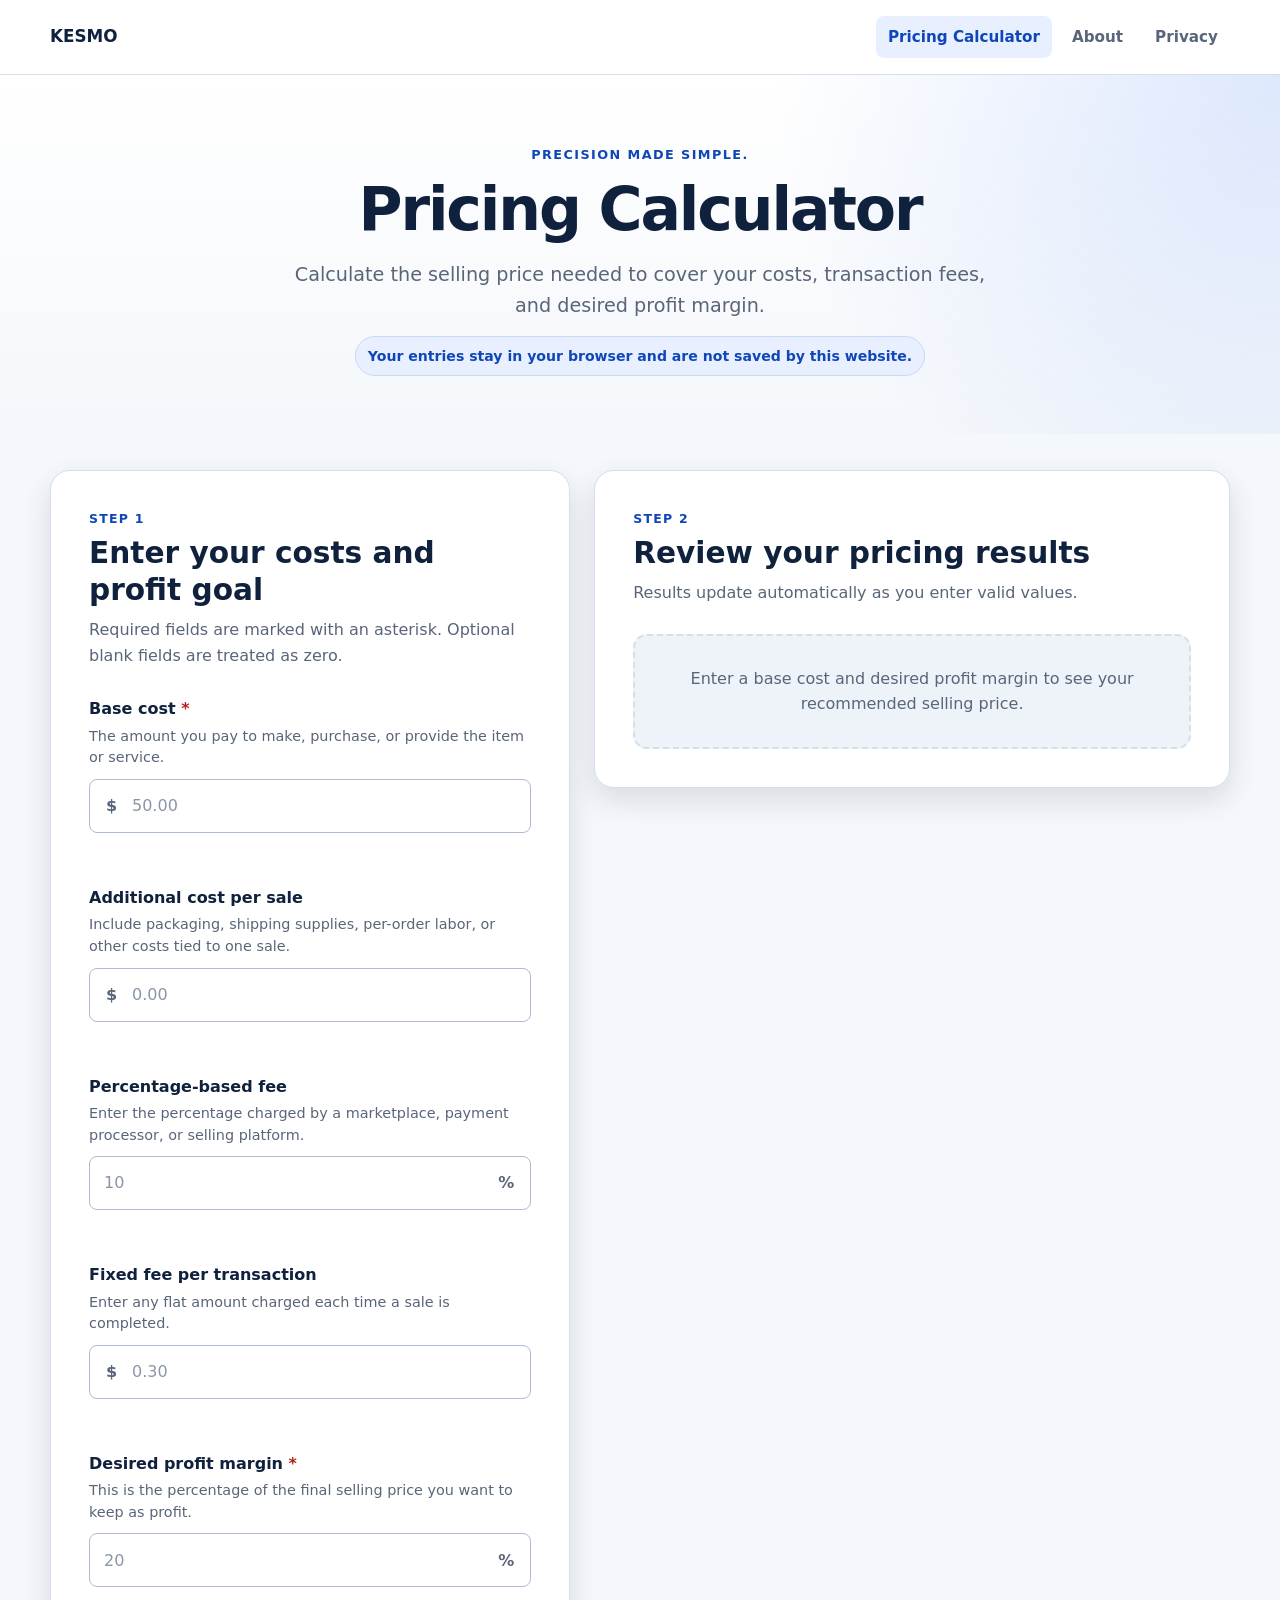
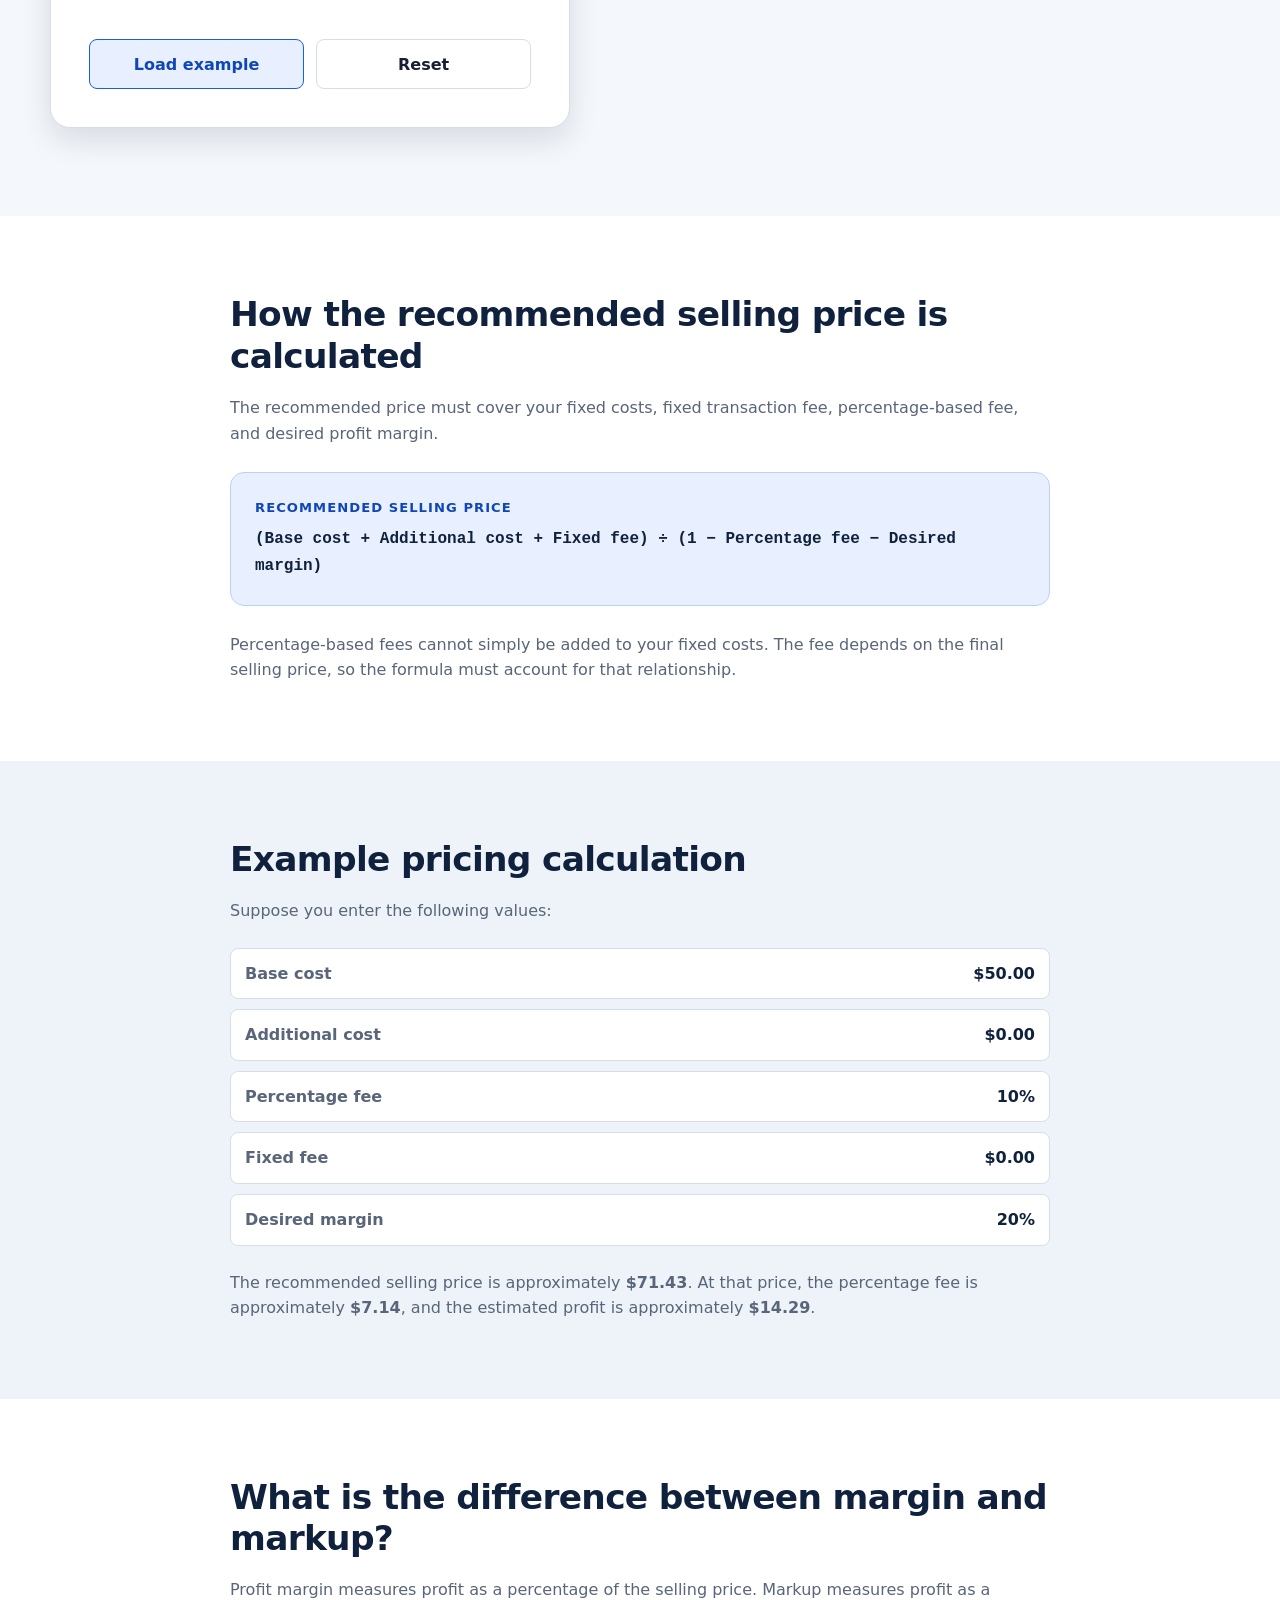
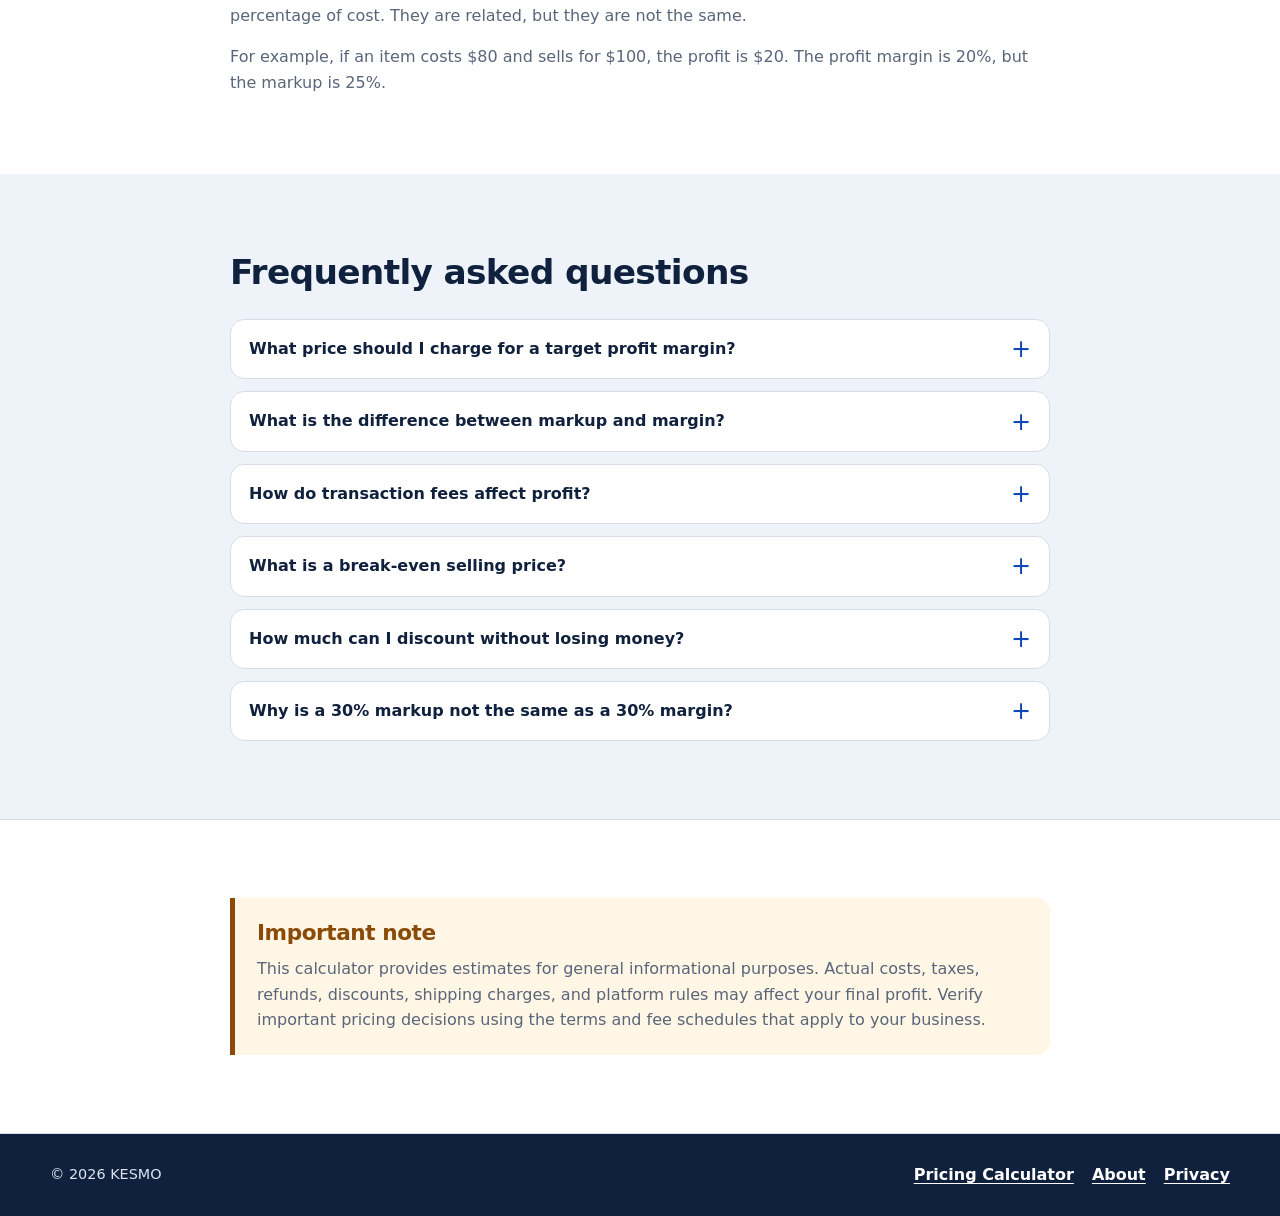
==== index.html @ be329375 "Add Google site verification meta tag" ====
<!DOCTYPE html>
<html lang="en">
<head>
  <meta charset="UTF-8">

  <meta
    name="viewport"
    content="width=device-width, initial-scale=1"
  >

  <title>Pricing Calculator with Fees and Profit Margin | KESMO</title>

  <meta
    name="description"
    content="Use the free KESMO Pricing Calculator to calculate the selling price needed to cover costs, transaction fees, and your target profit margin."
  >

  <meta
    property="og:title"
    content="Pricing Calculator with Fees and Profit Margin | KESMO"
  >

  <meta
    property="og:description"
    content="Calculate the price needed to cover costs, selling fees, and your desired profit margin."
  >

  <meta property="og:type" content="website">

  <link rel="stylesheet" href="styles.css">
  <meta name="google-site-verification" content="y9FbTKrU1-zomnUh6evbxn5hYtoQRTHWEYFOfh0wg40" />
</head>

<body>
  <header class="site-header">
    <div class="page-container">
      <a
        class="site-name"
        href="index.html"
        aria-label="KESMO Pricing Calculator home"
      >
        KESMO
      </a>

      <nav class="site-navigation" aria-label="Main navigation">
        <a href="index.html" aria-current="page">Pricing Calculator</a>
        <a href="about.html">About</a>
        <a href="privacy.html">Privacy</a>
      </nav>
    </div>
  </header>

  <main>
    <section class="hero-section">
      <div class="page-container">
        <p class="eyebrow">Precision made simple.</p>

        <h1>Pricing Calculator</h1>

        <p class="hero-description">
          Calculate the selling price needed to cover your costs,
          transaction fees, and desired profit margin.
        </p>

        <p class="privacy-note">
          Your entries stay in your browser and are not saved by this website.
        </p>
      </div>
    </section>

    <section
      class="calculator-section"
      aria-labelledby="calculator-heading"
    >
      <div class="page-container calculator-layout">
        <div class="calculator-panel input-panel">
          <div class="section-heading">
            <p class="section-number">Step 1</p>

            <h2 id="calculator-heading">
              Enter your costs and profit goal
            </h2>

            <p>
              Required fields are marked with an asterisk.
              Optional blank fields are treated as zero.
            </p>
          </div>

          <form id="calculator-form" novalidate>
            <div class="form-group">
              <label for="base-cost">
                Base cost
                <span aria-hidden="true">*</span>
              </label>

              <p class="field-help" id="base-cost-help">
                The amount you pay to make, purchase, or provide the item
                or service.
              </p>

              <div class="input-wrapper money-input">
                <span class="input-prefix" aria-hidden="true">$</span>

                <input
                  id="base-cost"
                  name="baseCost"
                  type="number"
                  inputmode="decimal"
                  min="0"
                  step="0.01"
                  placeholder="50.00"
                  aria-describedby="base-cost-help base-cost-error"
                  required
                >
              </div>

              <p
                class="field-error"
                id="base-cost-error"
                aria-live="polite"
              ></p>
            </div>

            <div class="form-group">
              <label for="additional-cost">
                Additional cost per sale
              </label>

              <p class="field-help" id="additional-cost-help">
                Include packaging, shipping supplies, per-order labor,
                or other costs tied to one sale.
              </p>

              <div class="input-wrapper money-input">
                <span class="input-prefix" aria-hidden="true">$</span>

                <input
                  id="additional-cost"
                  name="additionalCost"
                  type="number"
                  inputmode="decimal"
                  min="0"
                  step="0.01"
                  placeholder="0.00"
                  aria-describedby="additional-cost-help additional-cost-error"
                >
              </div>

              <p
                class="field-error"
                id="additional-cost-error"
                aria-live="polite"
              ></p>
            </div>

            <div class="form-group">
              <label for="percentage-fee">
                Percentage-based fee
              </label>

              <p class="field-help" id="percentage-fee-help">
                Enter the percentage charged by a marketplace,
                payment processor, or selling platform.
              </p>

              <div class="input-wrapper percentage-input">
                <input
                  id="percentage-fee"
                  name="percentageFee"
                  type="number"
                  inputmode="decimal"
                  min="0"
                  step="0.01"
                  placeholder="10"
                  aria-describedby="percentage-fee-help percentage-fee-error"
                >

                <span class="input-suffix" aria-hidden="true">%</span>
              </div>

              <p
                class="field-error"
                id="percentage-fee-error"
                aria-live="polite"
              ></p>
            </div>

            <div class="form-group">
              <label for="fixed-fee">
                Fixed fee per transaction
              </label>

              <p class="field-help" id="fixed-fee-help">
                Enter any flat amount charged each time a sale is completed.
              </p>

              <div class="input-wrapper money-input">
                <span class="input-prefix" aria-hidden="true">$</span>

                <input
                  id="fixed-fee"
                  name="fixedFee"
                  type="number"
                  inputmode="decimal"
                  min="0"
                  step="0.01"
                  placeholder="0.30"
                  aria-describedby="fixed-fee-help fixed-fee-error"
                >
              </div>

              <p
                class="field-error"
                id="fixed-fee-error"
                aria-live="polite"
              ></p>
            </div>

            <div class="form-group">
              <label for="desired-margin">
                Desired profit margin
                <span aria-hidden="true">*</span>
              </label>

              <p class="field-help" id="desired-margin-help">
                This is the percentage of the final selling price
                you want to keep as profit.
              </p>

              <div class="input-wrapper percentage-input">
                <input
                  id="desired-margin"
                  name="desiredMargin"
                  type="number"
                  inputmode="decimal"
                  min="0"
                  step="0.01"
                  placeholder="20"
                  aria-describedby="desired-margin-help desired-margin-error"
                  required
                >

                <span class="input-suffix" aria-hidden="true">%</span>
              </div>

              <p
                class="field-error"
                id="desired-margin-error"
                aria-live="polite"
              ></p>
            </div>

            <div
              id="form-message"
              class="form-message"
              role="alert"
              aria-live="assertive"
              hidden
            ></div>

            <div class="button-group">
              <button
                id="load-example-button"
                class="button button-secondary"
                type="button"
              >
                Load example
              </button>

              <button
                id="reset-button"
                class="button button-quiet"
                type="reset"
              >
                Reset
              </button>
            </div>
          </form>
        </div>

        <div
          class="calculator-panel results-panel"
          aria-labelledby="results-heading"
        >
          <div class="section-heading">
            <p class="section-number">Step 2</p>

            <h2 id="results-heading">
              Review your pricing results
            </h2>

            <p>
              Results update automatically as you enter valid values.
            </p>
          </div>

          <div
            id="results-placeholder"
            class="results-placeholder"
          >
            <p>
              Enter a base cost and desired profit margin to see
              your recommended selling price.
            </p>
          </div>

          <div
            id="calculator-results"
            class="calculator-results"
            aria-live="polite"
            aria-atomic="true"
            hidden
          >
            <article class="primary-result">
              <p class="result-label">Recommended selling price</p>

              <p
                id="recommended-price"
                class="result-value result-value-large"
              >
                $0.00
              </p>

              <p class="result-explanation">
                The estimated price needed to cover your entered costs
                and fees while reaching your desired profit margin.
              </p>
            </article>

            <div class="results-grid">
              <article class="result-card">
                <p class="result-label">Total fixed costs</p>
                <p id="total-fixed-costs" class="result-value">$0.00</p>

                <p class="result-explanation">
                  Base cost, additional cost, and fixed transaction fee.
                </p>
              </article>

              <article class="result-card">
                <p class="result-label">Percentage-based fees</p>
                <p id="percentage-fee-amount" class="result-value">$0.00</p>

                <p class="result-explanation">
                  The fee calculated as a percentage of the selling price.
                </p>
              </article>

              <article class="result-card">
                <p class="result-label">Total costs and fees</p>
                <p id="total-costs-and-fees" class="result-value">$0.00</p>

                <p class="result-explanation">
                  The complete estimated cost of making the sale.
                </p>
              </article>

              <article class="result-card">
                <p class="result-label">Profit per sale</p>
                <p id="profit-per-sale" class="result-value">$0.00</p>

                <p class="result-explanation">
                  The amount remaining after all entered costs and fees.
                </p>
              </article>

              <article class="result-card">
                <p class="result-label">Actual profit margin</p>
                <p id="actual-margin" class="result-value">0.00%</p>

                <p class="result-explanation">
                  Profit shown as a percentage of the recommended price.
                </p>
              </article>

              <article class="result-card">
                <p class="result-label">Equivalent markup</p>
                <p id="equivalent-markup" class="result-value">0.00%</p>

                <p class="result-explanation">
                  Profit shown as a percentage of total costs and fees.
                </p>
              </article>

              <article class="result-card">
                <p class="result-label">Break-even selling price</p>
                <p id="break-even-price" class="result-value">$0.00</p>

                <p class="result-explanation">
                  The estimated minimum price needed to avoid a loss.
                </p>
              </article>

              <article class="result-card">
                <p class="result-label">
                  Maximum discount before losing money
                </p>

                <p
                  id="maximum-discount-amount"
                  class="result-value"
                >
                  $0.00
                </p>

                <p
                  id="maximum-discount-percentage"
                  class="result-secondary-value"
                >
                  0.00% of the recommended price
                </p>

                <p class="result-explanation">
                  The estimated discount available before reaching
                  the break-even price.
                </p>
              </article>
            </div>

            <div class="results-actions">
              <button
                id="copy-results-button"
                class="button button-primary"
                type="button"
              >
                Copy results
              </button>

              <p
                id="copy-status"
                class="copy-status"
                role="status"
                aria-live="polite"
              ></p>
            </div>

            <p class="rounding-note">
              Results are estimates rounded for display. Verify important
              business pricing decisions independently.
            </p>
          </div>
        </div>
      </div>
    </section>

    <section
      class="content-section"
      aria-labelledby="formula-heading"
    >
      <div class="page-container content-container">
        <h2 id="formula-heading">
          How the recommended selling price is calculated
        </h2>

        <p>
          The recommended price must cover your fixed costs, fixed
          transaction fee, percentage-based fee, and desired profit margin.
        </p>

        <div class="formula-box">
          <p class="formula-title">Recommended selling price</p>

          <p class="formula">
            (Base cost + Additional cost + Fixed fee)
            ÷
            (1 − Percentage fee − Desired margin)
          </p>
        </div>

        <p>
          Percentage-based fees cannot simply be added to your fixed costs.
          The fee depends on the final selling price, so the formula must
          account for that relationship.
        </p>
      </div>
    </section>

    <section
      class="content-section alternate-section"
      aria-labelledby="example-heading"
    >
      <div class="page-container content-container">
        <h2 id="example-heading">
          Example pricing calculation
        </h2>

        <p>Suppose you enter the following values:</p>

        <dl class="example-values">
          <div>
            <dt>Base cost</dt>
            <dd>$50.00</dd>
          </div>

          <div>
            <dt>Additional cost</dt>
            <dd>$0.00</dd>
          </div>

          <div>
            <dt>Percentage fee</dt>
            <dd>10%</dd>
          </div>

          <div>
            <dt>Fixed fee</dt>
            <dd>$0.00</dd>
          </div>

          <div>
            <dt>Desired margin</dt>
            <dd>20%</dd>
          </div>
        </dl>

        <p>
          The recommended selling price is approximately
          <strong>$71.43</strong>. At that price, the percentage fee is
          approximately <strong>$7.14</strong>, and the estimated profit
          is approximately <strong>$14.29</strong>.
        </p>
      </div>
    </section>

    <section
      class="content-section"
      aria-labelledby="margin-markup-heading"
    >
      <div class="page-container content-container">
        <h2 id="margin-markup-heading">
          What is the difference between margin and markup?
        </h2>

        <p>
          Profit margin measures profit as a percentage of the selling price.
          Markup measures profit as a percentage of cost. They are related,
          but they are not the same.
        </p>

        <p>
          For example, if an item costs $80 and sells for $100, the profit
          is $20. The profit margin is 20%, but the markup is 25%.
        </p>
      </div>
    </section>

    <section
      class="content-section alternate-section"
      aria-labelledby="faq-heading"
    >
      <div class="page-container content-container">
        <h2 id="faq-heading">Frequently asked questions</h2>

        <div class="faq-list">
          <details>
            <summary>
              What price should I charge for a target profit margin?
            </summary>

            <p>
              Add your fixed costs and fixed transaction fee, then divide
              that total by one minus the percentage fee and desired margin.
              The KESMO Pricing Calculator performs that calculation
              automatically.
            </p>
          </details>

          <details>
            <summary>
              What is the difference between markup and margin?
            </summary>

            <p>
              Margin compares profit with the selling price. Markup compares
              profit with cost. A 30% markup therefore does not create a
              30% profit margin.
            </p>
          </details>

          <details>
            <summary>
              How do transaction fees affect profit?
            </summary>

            <p>
              Fixed transaction fees add the same cost to every sale.
              Percentage-based fees increase as the selling price increases.
              Both reduce the amount you keep as profit.
            </p>
          </details>

          <details>
            <summary>
              What is a break-even selling price?
            </summary>

            <p>
              The break-even price is the estimated selling price that covers
              all entered costs and fees without producing a profit or loss.
            </p>
          </details>

          <details>
            <summary>
              How much can I discount without losing money?
            </summary>

            <p>
              The maximum safe discount is the difference between the
              recommended selling price and the break-even price. The
              calculator displays this difference as both a dollar amount
              and a percentage.
            </p>
          </details>

          <details>
            <summary>
              Why is a 30% markup not the same as a 30% margin?
            </summary>

            <p>
              A 30% markup is calculated from cost, while a 30% margin is
              calculated from the selling price. A 30% margin requires a
              higher selling price than a 30% markup.
            </p>
          </details>
        </div>
      </div>
    </section>

    <section
      class="content-section disclaimer-section"
      aria-labelledby="disclaimer-heading"
    >
      <div class="page-container content-container">
        <h2 id="disclaimer-heading">Important note</h2>

        <p>
          This calculator provides estimates for general informational
          purposes. Actual costs, taxes, refunds, discounts, shipping charges,
          and platform rules may affect your final profit. Verify important
          pricing decisions using the terms and fee schedules that apply to
          your business.
        </p>
      </div>
    </section>
  </main>

  <footer class="site-footer">
    <div class="page-container footer-content">
      <p>
        &copy; <span id="current-year">2026</span> KESMO
      </p>

      <nav aria-label="Footer navigation">
        <a href="index.html">Pricing Calculator</a>
        <a href="about.html">About</a>
        <a href="privacy.html">Privacy</a>
      </nav>
    </div>
  </footer>

  <noscript>
    <div class="noscript-message">
      The KESMO Pricing Calculator requires JavaScript to calculate
      pricing results. Please enable JavaScript in your browser.
    </div>
  </noscript>

  <script src="script.js"></script>
</body>
</html>
---- styles.css ----
/* =========================================================
   Selling Price Calculator
   Complete Version-One Stylesheet
   ========================================================= */

/* ---------- Design variables ---------- */

:root {
  --color-background: #f4f7fb;
  --color-surface: #ffffff;
  --color-surface-alt: #edf3f8;
  --color-text: #172033;
  --color-text-muted: #596579;
  --color-heading: #10213d;

  --color-primary: #155eef;
  --color-primary-dark: #0f46b8;
  --color-primary-light: #e8f0ff;

  --color-border: #d6deea;
  --color-border-strong: #aebbd0;

  --color-success: #087443;
  --color-success-light: #e8f7ef;

  --color-error: #b42318;
  --color-error-light: #fff0ee;

  --color-warning: #8a4b08;
  --color-warning-light: #fff6e5;

  --shadow-small: 0 4px 14px rgba(16, 33, 61, 0.08);
  --shadow-medium: 0 12px 30px rgba(16, 33, 61, 0.12);

  --radius-small: 8px;
  --radius-medium: 14px;
  --radius-large: 20px;

  --page-width: 1180px;
  --content-width: 820px;

  --transition-fast: 160ms ease;
}

/* ---------- Basic reset ---------- */

*,
*::before,
*::after {
  box-sizing: border-box;
}

html {
  scroll-behavior: smooth;
}

body {
  min-width: 320px;
  margin: 0;
  background: var(--color-background);
  color: var(--color-text);
  font-family:
    Inter,
    ui-sans-serif,
    system-ui,
    -apple-system,
    BlinkMacSystemFont,
    "Segoe UI",
    sans-serif;
  font-size: 16px;
  line-height: 1.6;
  -webkit-font-smoothing: antialiased;
  text-rendering: optimizeLegibility;
}

img,
svg {
  display: block;
  max-width: 100%;
}

button,
input {
  font: inherit;
}

button {
  cursor: pointer;
}

a {
  color: var(--color-primary-dark);
  text-decoration-thickness: 1px;
  text-underline-offset: 3px;
}

a:hover {
  color: var(--color-primary);
}

p,
h1,
h2,
h3,
dl,
dd {
  margin-top: 0;
}

p:last-child {
  margin-bottom: 0;
}

/* ---------- Shared layout ---------- */

.page-container {
  width: min(100% - 32px, var(--page-width));
  margin-inline: auto;
}

.content-container {
  max-width: var(--content-width);
}

main {
  overflow: hidden;
}

/* ---------- Accessibility ---------- */

:focus-visible {
  outline: 3px solid rgba(21, 94, 239, 0.35);
  outline-offset: 3px;
}

[hidden] {
  display: none !important;
}

/* ---------- Header ---------- */

.site-header {
  position: relative;
  z-index: 10;
  background: var(--color-surface);
  border-bottom: 1px solid var(--color-border);
}

.site-header .page-container {
  display: flex;
  flex-direction: column;
  gap: 12px;
  padding-block: 16px;
}

.site-name {
  color: var(--color-heading);
  font-size: 1.05rem;
  font-weight: 800;
  line-height: 1.3;
  text-decoration: none;
}

.site-name:hover {
  color: var(--color-primary-dark);
}

.site-navigation {
  display: flex;
  flex-wrap: wrap;
  gap: 8px;
}

.site-navigation a {
  display: inline-flex;
  min-height: 42px;
  align-items: center;
  justify-content: center;
  padding: 8px 12px;
  border-radius: var(--radius-small);
  color: var(--color-text-muted);
  font-size: 0.95rem;
  font-weight: 700;
  text-decoration: none;
}

.site-navigation a:hover {
  background: var(--color-surface-alt);
  color: var(--color-heading);
}

.site-navigation a[aria-current="page"] {
  background: var(--color-primary-light);
  color: var(--color-primary-dark);
}

/* ---------- Hero ---------- */

.hero-section {
  position: relative;
  padding-block: 52px 44px;
  background:
    radial-gradient(
      circle at top right,
      rgba(21, 94, 239, 0.14),
      transparent 38%
    ),
    linear-gradient(180deg, #ffffff 0%, #f4f7fb 100%);
}

.hero-section .page-container {
  max-width: 860px;
  text-align: center;
}

.eyebrow {
  margin-bottom: 12px;
  color: var(--color-primary-dark);
  font-size: 0.8rem;
  font-weight: 800;
  letter-spacing: 0.11em;
  text-transform: uppercase;
}

.hero-section h1 {
  margin-bottom: 18px;
  color: var(--color-heading);
  font-size: clamp(2rem, 8vw, 3.75rem);
  line-height: 1.08;
  letter-spacing: -0.035em;
}

.hero-description {
  max-width: 720px;
  margin-inline: auto;
  margin-bottom: 14px;
  color: var(--color-text-muted);
  font-size: clamp(1rem, 3vw, 1.2rem);
}

.privacy-note {
  display: inline-block;
  margin: 0;
  padding: 8px 12px;
  border: 1px solid #c9d8f5;
  border-radius: 999px;
  background: var(--color-primary-light);
  color: var(--color-primary-dark);
  font-size: 0.88rem;
  font-weight: 700;
}

/* ---------- Calculator section ---------- */

.calculator-section {
  padding-block: 28px 72px;
}

.calculator-layout {
  display: grid;
  gap: 24px;
}

.calculator-panel {
  min-width: 0;
  padding: 24px;
  border: 1px solid var(--color-border);
  border-radius: var(--radius-large);
  background: var(--color-surface);
  box-shadow: var(--shadow-medium);
}

.section-heading {
  margin-bottom: 28px;
}

.section-number {
  margin-bottom: 6px;
  color: var(--color-primary-dark);
  font-size: 0.78rem;
  font-weight: 800;
  letter-spacing: 0.1em;
  text-transform: uppercase;
}

.section-heading h2 {
  margin-bottom: 8px;
  color: var(--color-heading);
  font-size: clamp(1.4rem, 5vw, 1.85rem);
  line-height: 1.25;
}

.section-heading p:last-child {
  color: var(--color-text-muted);
}

/* ---------- Form fields ---------- */

.form-group {
  margin-bottom: 24px;
}

.form-group label {
  display: inline-block;
  margin-bottom: 5px;
  color: var(--color-heading);
  font-weight: 800;
  line-height: 1.4;
}

.form-group label span {
  color: var(--color-error);
}

.field-help {
  margin-bottom: 10px;
  color: var(--color-text-muted);
  font-size: 0.9rem;
  line-height: 1.5;
}

.input-wrapper {
  position: relative;
  display: flex;
  align-items: center;
  overflow: hidden;
  border: 1px solid var(--color-border-strong);
  border-radius: var(--radius-small);
  background: var(--color-surface);
  transition:
    border-color var(--transition-fast),
    box-shadow var(--transition-fast);
}

.input-wrapper:focus-within {
  border-color: var(--color-primary);
  box-shadow: 0 0 0 4px rgba(21, 94, 239, 0.12);
}

.input-wrapper input {
  width: 100%;
  min-height: 52px;
  border: 0;
  background: transparent;
  color: var(--color-heading);
  font-size: 1rem;
  font-weight: 700;
  outline: none;
}

.input-wrapper input::placeholder {
  color: #8a96a8;
  font-weight: 500;
  opacity: 1;
}

.money-input input {
  padding: 12px 14px 12px 42px;
}

.percentage-input input {
  padding: 12px 48px 12px 14px;
}

.input-prefix,
.input-suffix {
  position: absolute;
  color: var(--color-text-muted);
  font-weight: 800;
  pointer-events: none;
}

.input-prefix {
  left: 16px;
}

.input-suffix {
  right: 16px;
}

input[type="number"] {
  appearance: textfield;
  -moz-appearance: textfield;
}

input[type="number"]::-webkit-inner-spin-button,
input[type="number"]::-webkit-outer-spin-button {
  margin: 0;
  appearance: none;
  -webkit-appearance: none;
}

.field-error {
  min-height: 22px;
  margin: 6px 0 0;
  color: var(--color-error);
  font-size: 0.85rem;
  font-weight: 700;
}

.input-wrapper.has-error {
  border-color: var(--color-error);
  background: var(--color-error-light);
}

.input-wrapper.has-error:focus-within {
  box-shadow: 0 0 0 4px rgba(180, 35, 24, 0.12);
}

/* ---------- Form messages ---------- */

.form-message {
  margin-bottom: 20px;
  padding: 14px 16px;
  border: 1px solid #f0b7b1;
  border-radius: var(--radius-small);
  background: var(--color-error-light);
  color: var(--color-error);
  font-weight: 700;
}

.form-message.is-warning {
  border-color: #efcf99;
  background: var(--color-warning-light);
  color: var(--color-warning);
}

/* ---------- Buttons ---------- */

.button-group,
.results-actions {
  display: flex;
  flex-direction: column;
  gap: 12px;
}

.button {
  display: inline-flex;
  min-height: 50px;
  align-items: center;
  justify-content: center;
  padding: 12px 18px;
  border: 1px solid transparent;
  border-radius: var(--radius-small);
  font-weight: 800;
  line-height: 1.2;
  text-decoration: none;
  transition:
    background-color var(--transition-fast),
    border-color var(--transition-fast),
    color var(--transition-fast),
    transform var(--transition-fast),
    box-shadow var(--transition-fast);
}

.button:hover {
  transform: translateY(-1px);
}

.button:active {
  transform: translateY(0);
}

.button-primary {
  background: var(--color-primary);
  color: #ffffff;
  box-shadow: 0 6px 14px rgba(21, 94, 239, 0.2);
}

.button-primary:hover {
  background: var(--color-primary-dark);
  color: #ffffff;
}

.button-secondary {
  border-color: var(--color-primary);
  background: var(--color-primary-light);
  color: var(--color-primary-dark);
}

.button-secondary:hover {
  background: #d8e6ff;
}

.button-quiet {
  border-color: var(--color-border);
  background: var(--color-surface);
  color: var(--color-text);
}

.button-quiet:hover {
  border-color: var(--color-border-strong);
  background: var(--color-surface-alt);
}

/* ---------- Results ---------- */

.results-panel {
  align-self: start;
}

.results-placeholder {
  padding: 30px 22px;
  border: 2px dashed var(--color-border);
  border-radius: var(--radius-medium);
  background: var(--color-surface-alt);
  color: var(--color-text-muted);
  text-align: center;
}

.results-placeholder p {
  max-width: 470px;
  margin-inline: auto;
}

.primary-result {
  margin-bottom: 20px;
  padding: 26px 20px;
  border: 1px solid #bcd0f7;
  border-radius: var(--radius-medium);
  background:
    linear-gradient(
      135deg,
      var(--color-primary-light),
      #f8fbff
    );
  text-align: center;
}

.result-label {
  margin-bottom: 6px;
  color: var(--color-text-muted);
  font-size: 0.88rem;
  font-weight: 800;
  letter-spacing: 0.02em;
}

.result-value {
  margin-bottom: 8px;
  color: var(--color-heading);
  font-size: 1.45rem;
  font-weight: 900;
  line-height: 1.2;
  overflow-wrap: anywhere;
}

.result-value-large {
  color: var(--color-primary-dark);
  font-size: clamp(2rem, 8vw, 3rem);
  letter-spacing: -0.035em;
}

.result-secondary-value {
  margin: -2px 0 8px;
  color: var(--color-success);
  font-size: 0.9rem;
  font-weight: 800;
}

.result-explanation {
  margin-bottom: 0;
  color: var(--color-text-muted);
  font-size: 0.86rem;
  line-height: 1.5;
}

.results-grid {
  display: grid;
  gap: 14px;
}

.result-card {
  min-width: 0;
  padding: 18px;
  border: 1px solid var(--color-border);
  border-radius: var(--radius-medium);
  background: var(--color-surface);
}

.results-actions {
  margin-top: 22px;
}

.copy-status {
  min-height: 24px;
  margin: 0;
  color: var(--color-success);
  font-size: 0.9rem;
  font-weight: 800;
  text-align: center;
}

.rounding-note {
  margin-top: 14px;
  padding-top: 14px;
  border-top: 1px solid var(--color-border);
  color: var(--color-text-muted);
  font-size: 0.8rem;
  text-align: center;
}

/* ---------- Information sections ---------- */

.content-section {
  padding-block: 64px;
  background: var(--color-surface);
}

.alternate-section {
  background: var(--color-surface-alt);
}

.content-section h2 {
  margin-bottom: 18px;
  color: var(--color-heading);
  font-size: clamp(1.55rem, 5vw, 2.15rem);
  line-height: 1.2;
  letter-spacing: -0.02em;
}

.content-section p {
  color: var(--color-text-muted);
}

.formula-box {
  margin-block: 26px;
  padding: 20px;
  overflow-x: auto;
  border: 1px solid #bcd0f7;
  border-radius: var(--radius-medium);
  background: var(--color-primary-light);
}

.formula-title {
  margin-bottom: 8px;
  color: var(--color-primary-dark) !important;
  font-size: 0.82rem;
  font-weight: 900;
  letter-spacing: 0.08em;
  text-transform: uppercase;
}

.formula {
  margin: 0;
  color: var(--color-heading) !important;
  font-family:
    "SFMono-Regular",
    Consolas,
    "Liberation Mono",
    monospace;
  font-size: 0.95rem;
  font-weight: 700;
  line-height: 1.7;
}

.example-values {
  display: grid;
  gap: 10px;
  margin-block: 24px;
}

.example-values div {
  display: flex;
  justify-content: space-between;
  gap: 20px;
  padding: 12px 14px;
  border: 1px solid var(--color-border);
  border-radius: var(--radius-small);
  background: var(--color-surface);
}

.example-values dt {
  color: var(--color-text-muted);
  font-weight: 700;
}

.example-values dd {
  margin: 0;
  color: var(--color-heading);
  font-weight: 900;
  text-align: right;
}

/* ---------- FAQ ---------- */

.faq-list {
  display: grid;
  gap: 12px;
  margin-top: 26px;
}

.faq-list details {
  overflow: hidden;
  border: 1px solid var(--color-border);
  border-radius: var(--radius-medium);
  background: var(--color-surface);
}

.faq-list summary {
  position: relative;
  padding: 18px 48px 18px 18px;
  color: var(--color-heading);
  font-weight: 800;
  line-height: 1.4;
  cursor: pointer;
  list-style: none;
}

.faq-list summary::-webkit-details-marker {
  display: none;
}

.faq-list summary::after {
  position: absolute;
  top: 50%;
  right: 18px;
  content: "+";
  color: var(--color-primary-dark);
  font-size: 1.5rem;
  font-weight: 500;
  line-height: 1;
  transform: translateY(-50%);
}

.faq-list details[open] summary::after {
  content: "−";
}

.faq-list details[open] summary {
  border-bottom: 1px solid var(--color-border);
  background: var(--color-primary-light);
}

.faq-list details p {
  padding: 18px;
  margin: 0;
}

/* ---------- Disclaimer ---------- */

.disclaimer-section {
  border-top: 1px solid var(--color-border);
}

.disclaimer-section .content-container {
  padding: 22px;
  border-left: 5px solid var(--color-warning);
  border-radius: 0 var(--radius-medium) var(--radius-medium) 0;
  background: var(--color-warning-light);
}

.disclaimer-section h2 {
  margin-bottom: 10px;
  color: var(--color-warning);
  font-size: 1.35rem;
}

/* ---------- Footer ---------- */

.site-footer {
  padding-block: 28px;
  border-top: 1px solid var(--color-border);
  background: var(--color-heading);
  color: #dce4f0;
}

.footer-content {
  display: flex;
  flex-direction: column;
  gap: 16px;
}

.site-footer p {
  margin: 0;
  font-size: 0.9rem;
}

.site-footer nav {
  display: flex;
  flex-wrap: wrap;
  gap: 10px 18px;
}

.site-footer a {
  color: #ffffff;
  font-weight: 700;
}

.site-footer a:hover {
  color: #bcd0f7;
}

/* ---------- No JavaScript warning ---------- */

.noscript-message {
  position: fixed;
  right: 16px;
  bottom: 16px;
  left: 16px;
  z-index: 100;
  max-width: 700px;
  margin-inline: auto;
  padding: 16px;
  border: 1px solid #efcf99;
  border-radius: var(--radius-small);
  background: var(--color-warning-light);
  color: var(--color-warning);
  box-shadow: var(--shadow-medium);
  font-weight: 800;
  text-align: center;
}

/* ---------- Tablet layout ---------- */

@media (min-width: 640px) {
  .page-container {
    width: min(100% - 48px, var(--page-width));
  }

  .site-header .page-container {
    flex-direction: row;
    align-items: center;
    justify-content: space-between;
  }

  .hero-section {
    padding-block: 70px 58px;
  }

  .calculator-panel {
    padding: 32px;
  }

  .button-group {
    flex-direction: row;
  }

  .button-group .button {
    flex: 1;
  }

  .results-grid {
    grid-template-columns: repeat(2, minmax(0, 1fr));
  }

  .results-actions {
    align-items: center;
  }

  .results-actions .button {
    min-width: 220px;
  }

  .formula-box {
    padding: 24px;
  }

  .formula {
    font-size: 1rem;
  }

  .footer-content {
    flex-direction: row;
    align-items: center;
    justify-content: space-between;
  }
}

/* ---------- Desktop layout ---------- */

@media (min-width: 960px) {
  .calculator-section {
    padding-block: 36px 88px;
  }

  .calculator-layout {
    grid-template-columns: minmax(0, 0.9fr) minmax(0, 1.1fr);
    align-items: start;
  }

  .results-panel {
    position: sticky;
    top: 24px;
  }

  .content-section {
    padding-block: 78px;
  }
}

/* ---------- Larger desktop layout ---------- */

@media (min-width: 1200px) {
  .calculator-panel {
    padding: 38px;
  }

  .result-card {
    padding: 20px;
  }
}

/* ---------- Reduced motion ---------- */

@media (prefers-reduced-motion: reduce) {
  html {
    scroll-behavior: auto;
  }

  *,
  *::before,
  *::after {
    transition-duration: 0.01ms !important;
    animation-duration: 0.01ms !important;
    animation-iteration-count: 1 !important;
  }

  .button:hover {
    transform: none;
  }
}

/* ---------- High contrast preference ---------- */

@media (prefers-contrast: more) {
  :root {
    --color-border: #8794a8;
    --color-border-strong: #58667a;
    --color-text-muted: #3f4b5d;
  }

  .button,
  .input-wrapper,
  .result-card,
  .calculator-panel,
  .faq-list details {
    border-width: 2px;
  }
}

/* ---------- Print styling ---------- */

@media print {
  body {
    background: #ffffff;
    color: #000000;
  }

  .site-header,
  .hero-section,
  .input-panel,
  .results-actions,
  .content-section,
  .site-footer,
  .noscript-message {
    display: none !important;
  }

  .calculator-section {
    padding: 0;
  }

  .calculator-layout {
    display: block;
  }

  .results-panel {
    position: static;
    border: 0;
    box-shadow: none;
  }

  .calculator-results {
    display: block !important;
  }
}
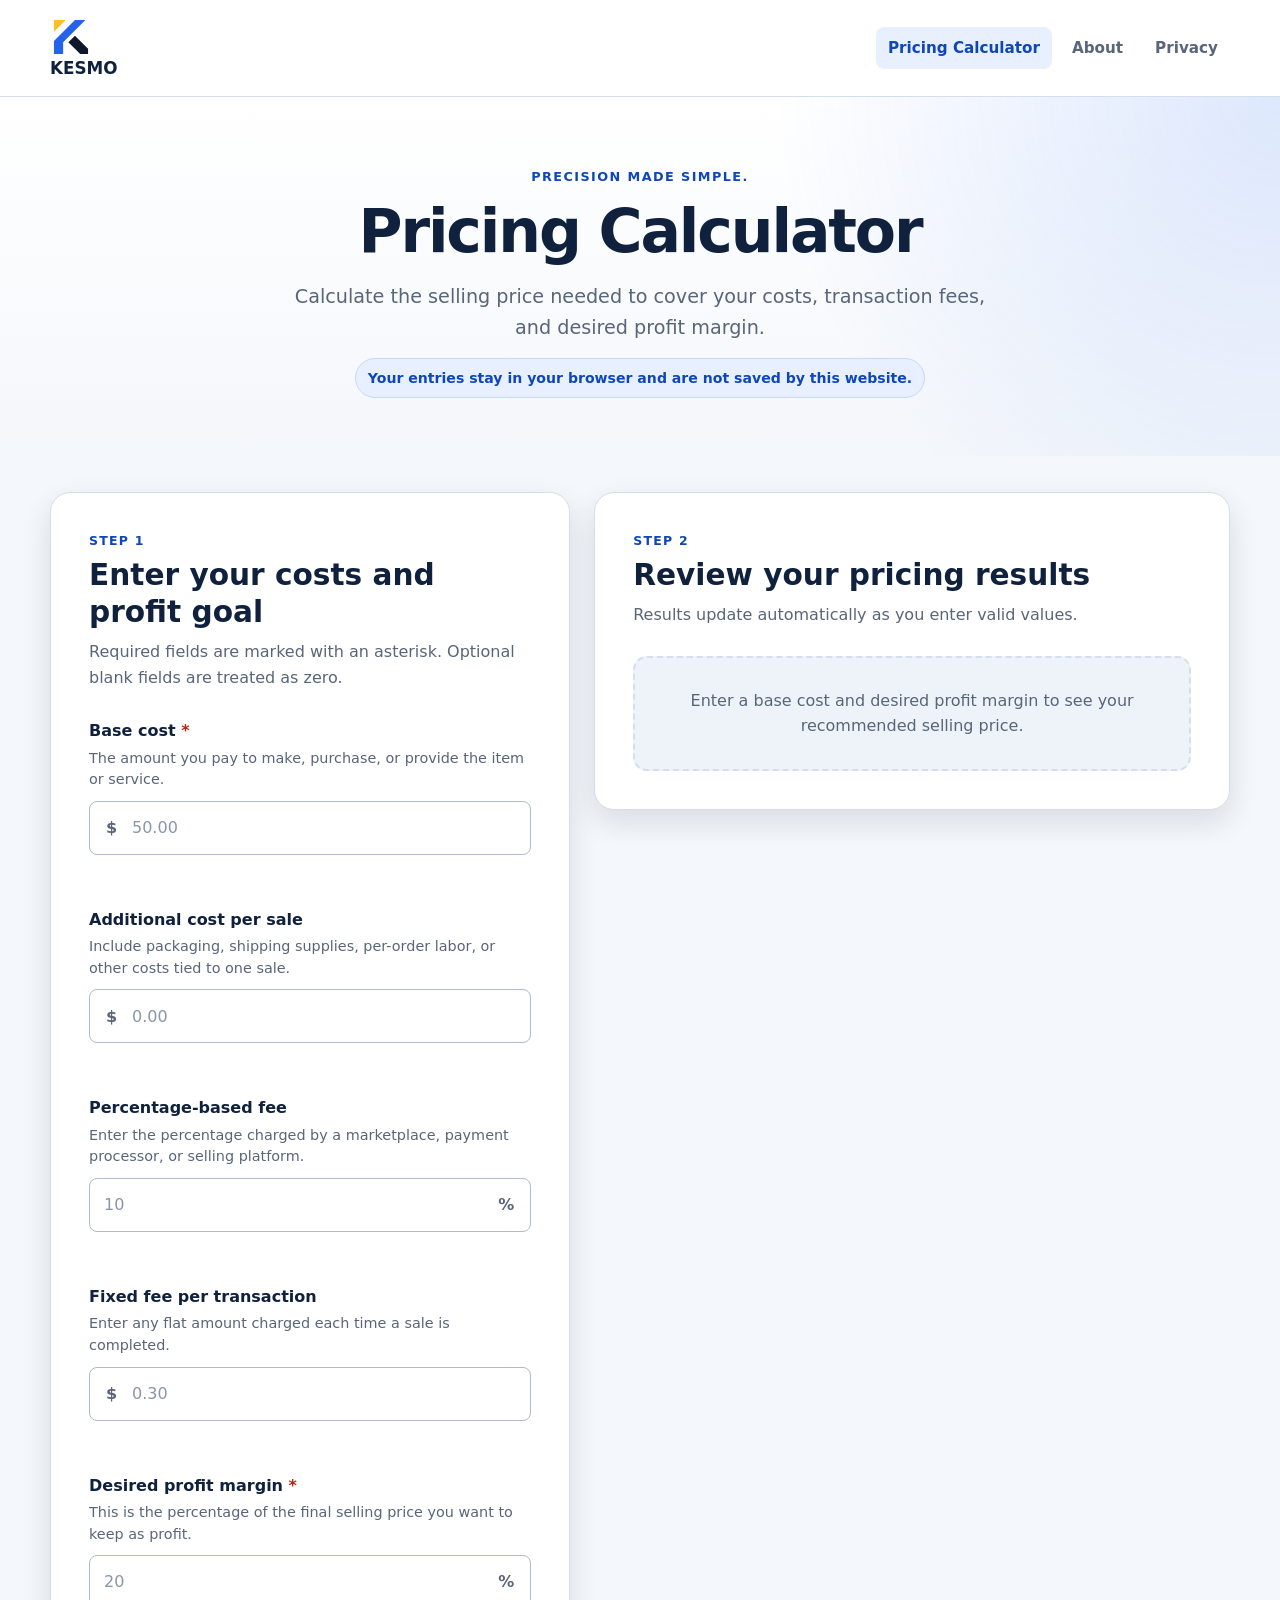
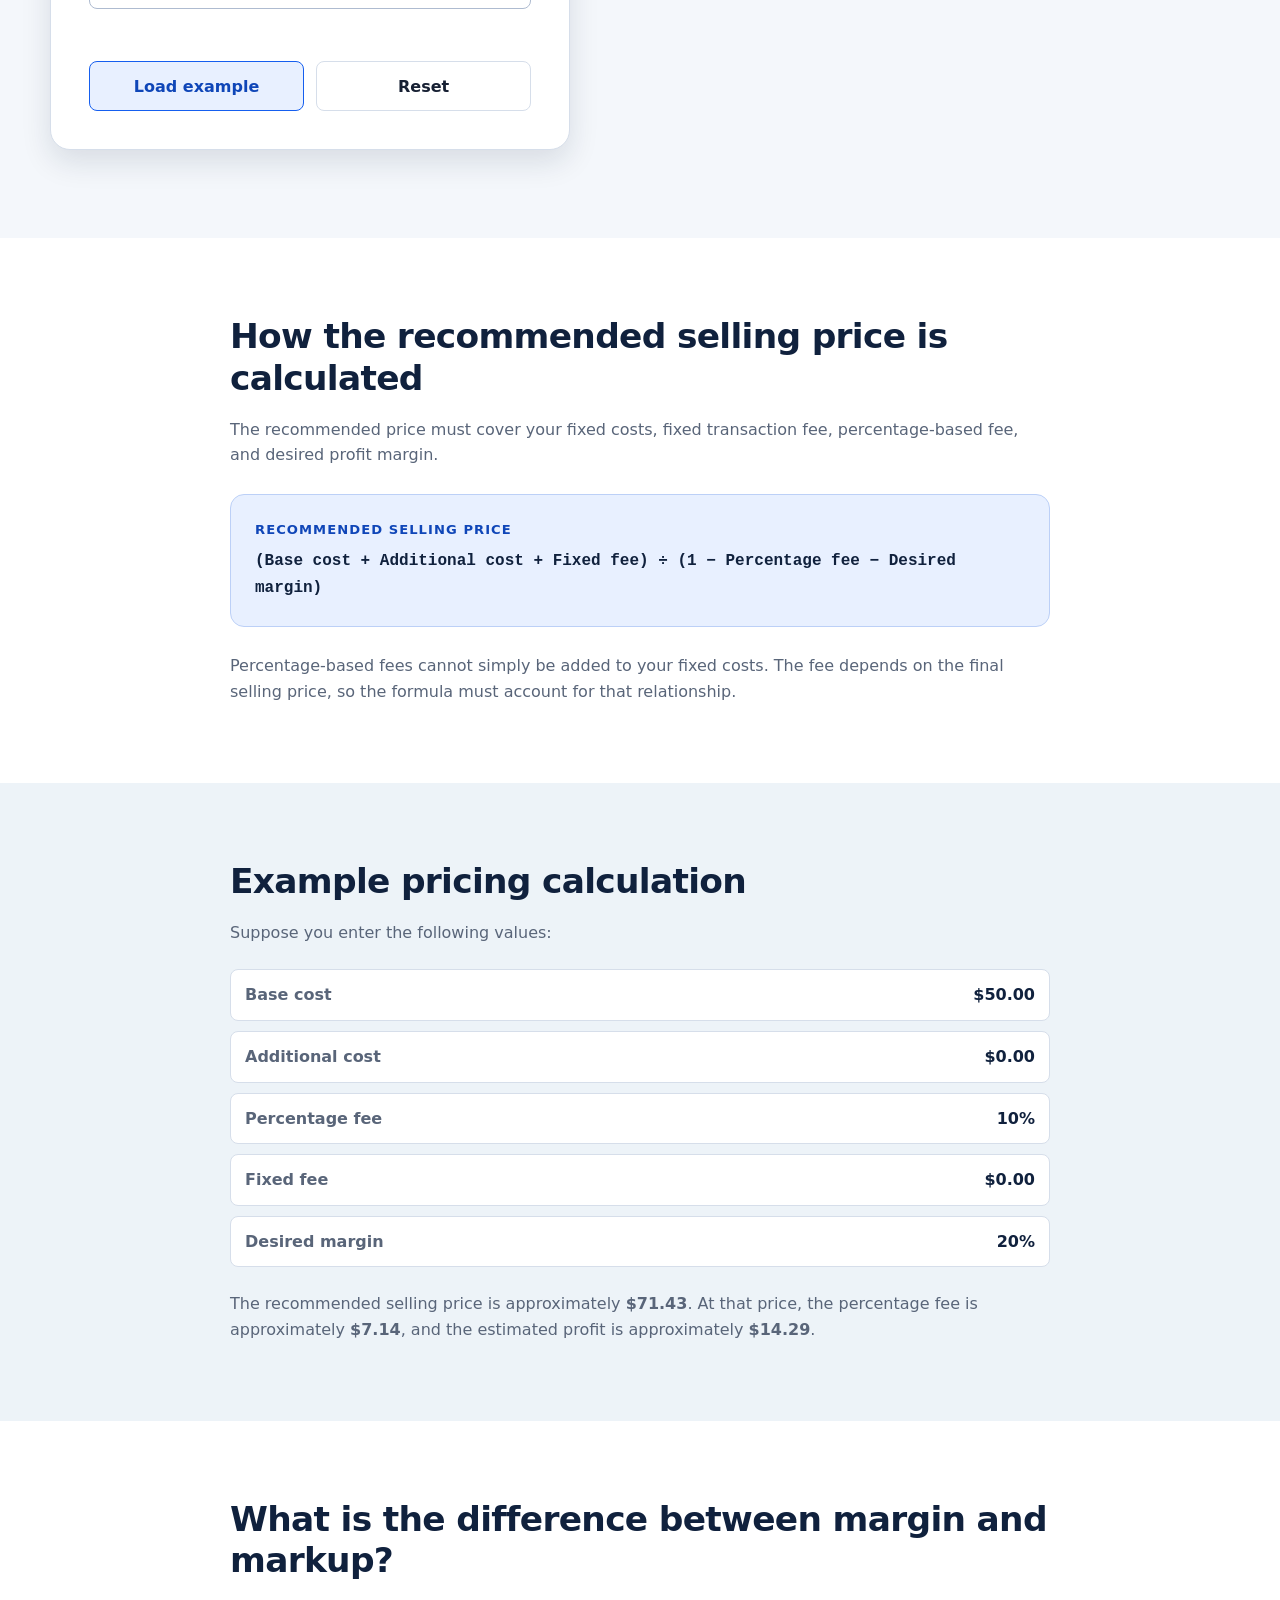
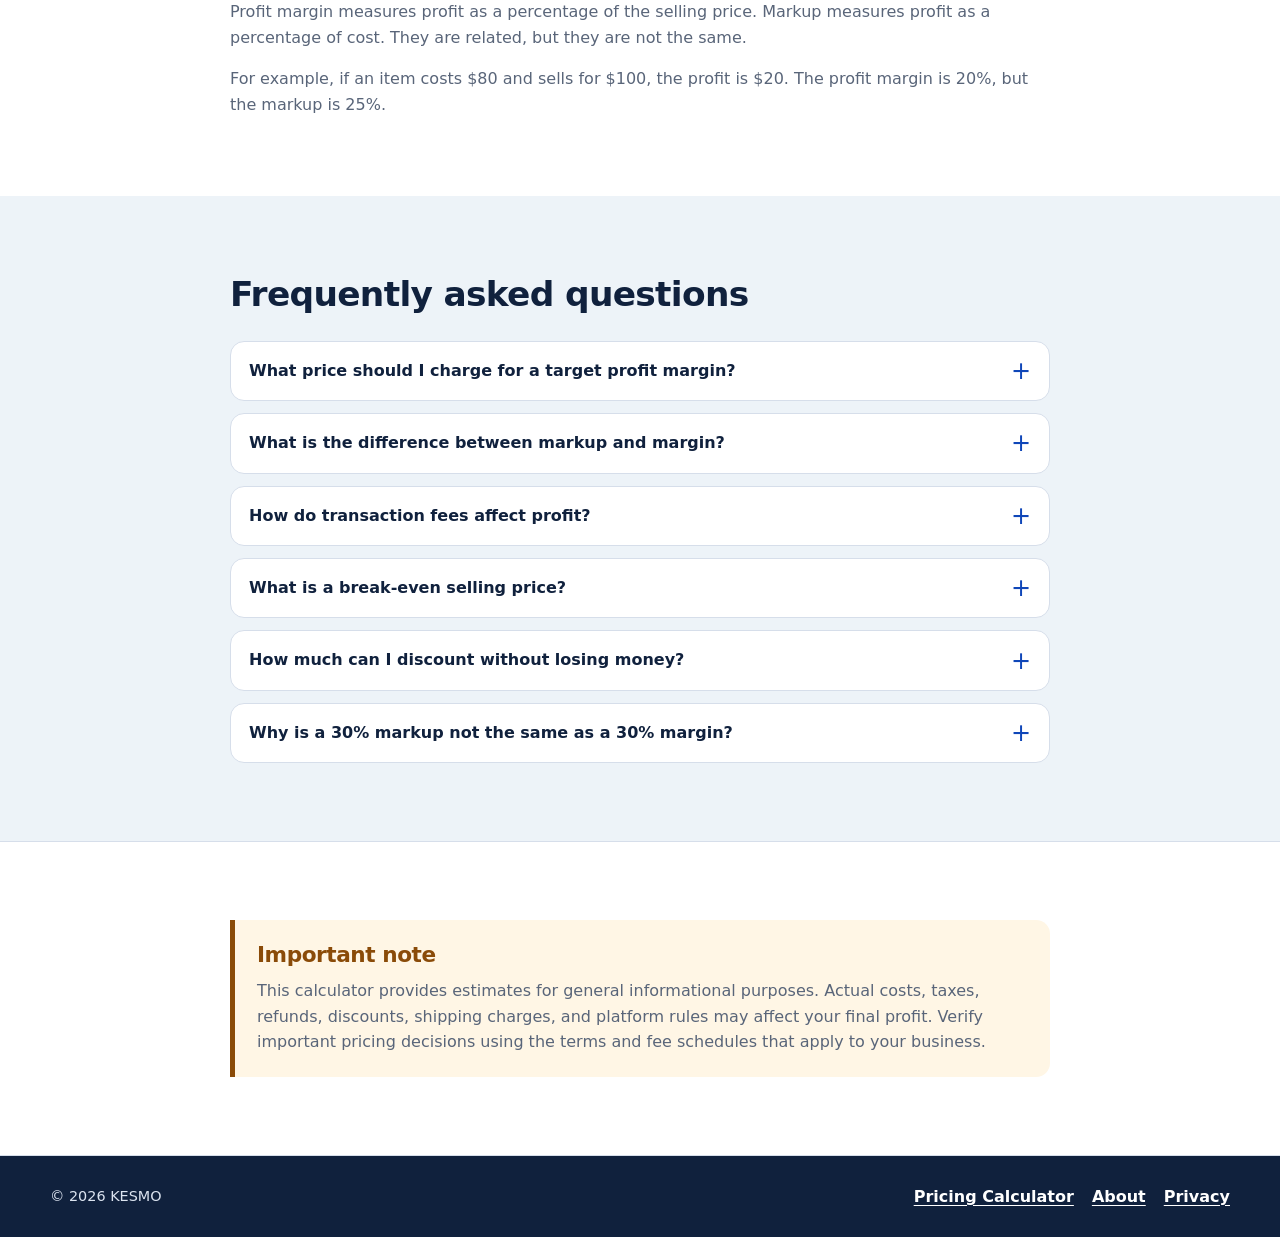
==== commit fe025371: "Enhance site header with logo and site name Updated the site name link to include a logo and span el" ====
--- a/index.html
+++ b/index.html
@@ -34,13 +34,19 @@
 <body>
   <header class="site-header">
     <div class="page-container">
-      <a
-        class="site-name"
-        href="index.html"
-        aria-label="KESMO Pricing Calculator home"
-      >
-        KESMO
-      </a>
+      <a class="site-name" href="index.html" aria-label="KESMO Home">
+
+    <img
+        src="assets/logo.svg"
+        alt="KESMO"
+        class="site-logo"
+        width="42"
+        height="42"
+    >
+
+    <span>KESMO</span>
+
+</a>
 
       <nav class="site-navigation" aria-label="Main navigation">
         <a href="index.html" aria-current="page">Pricing Calculator</a>
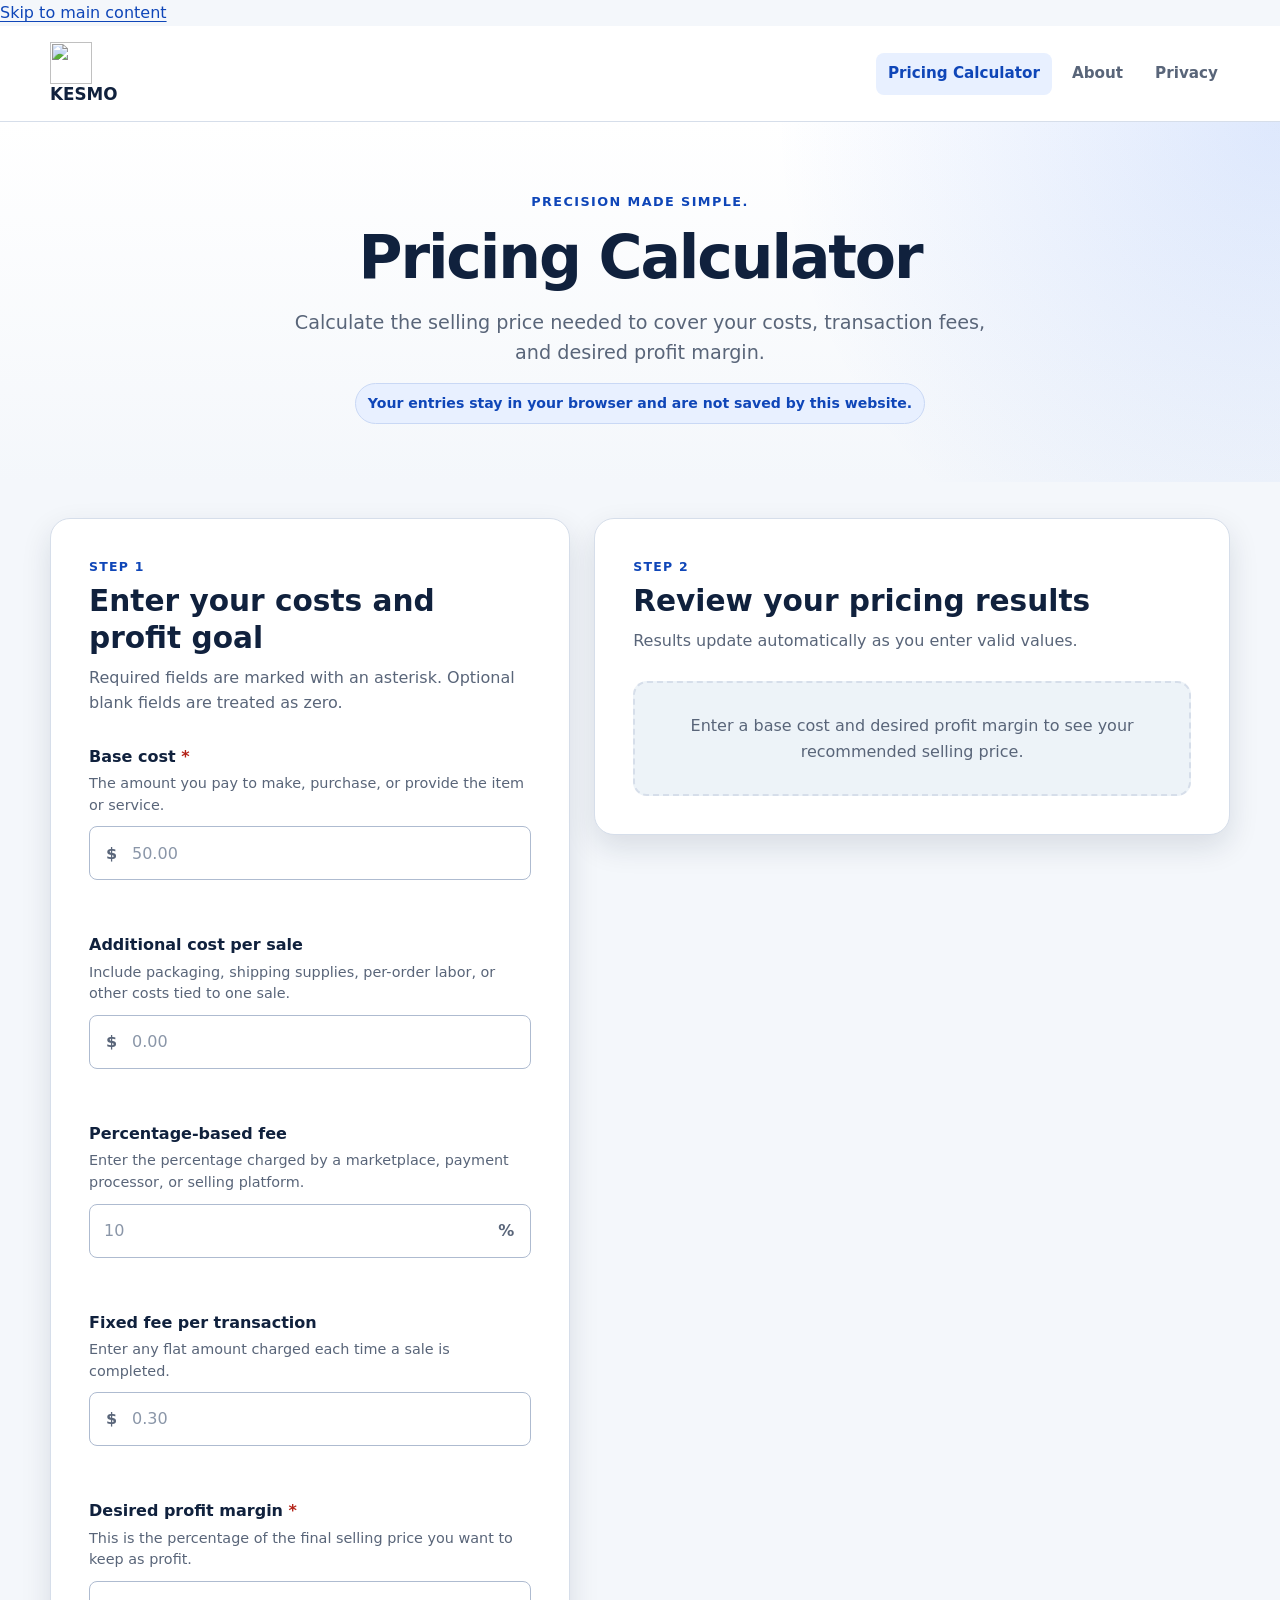
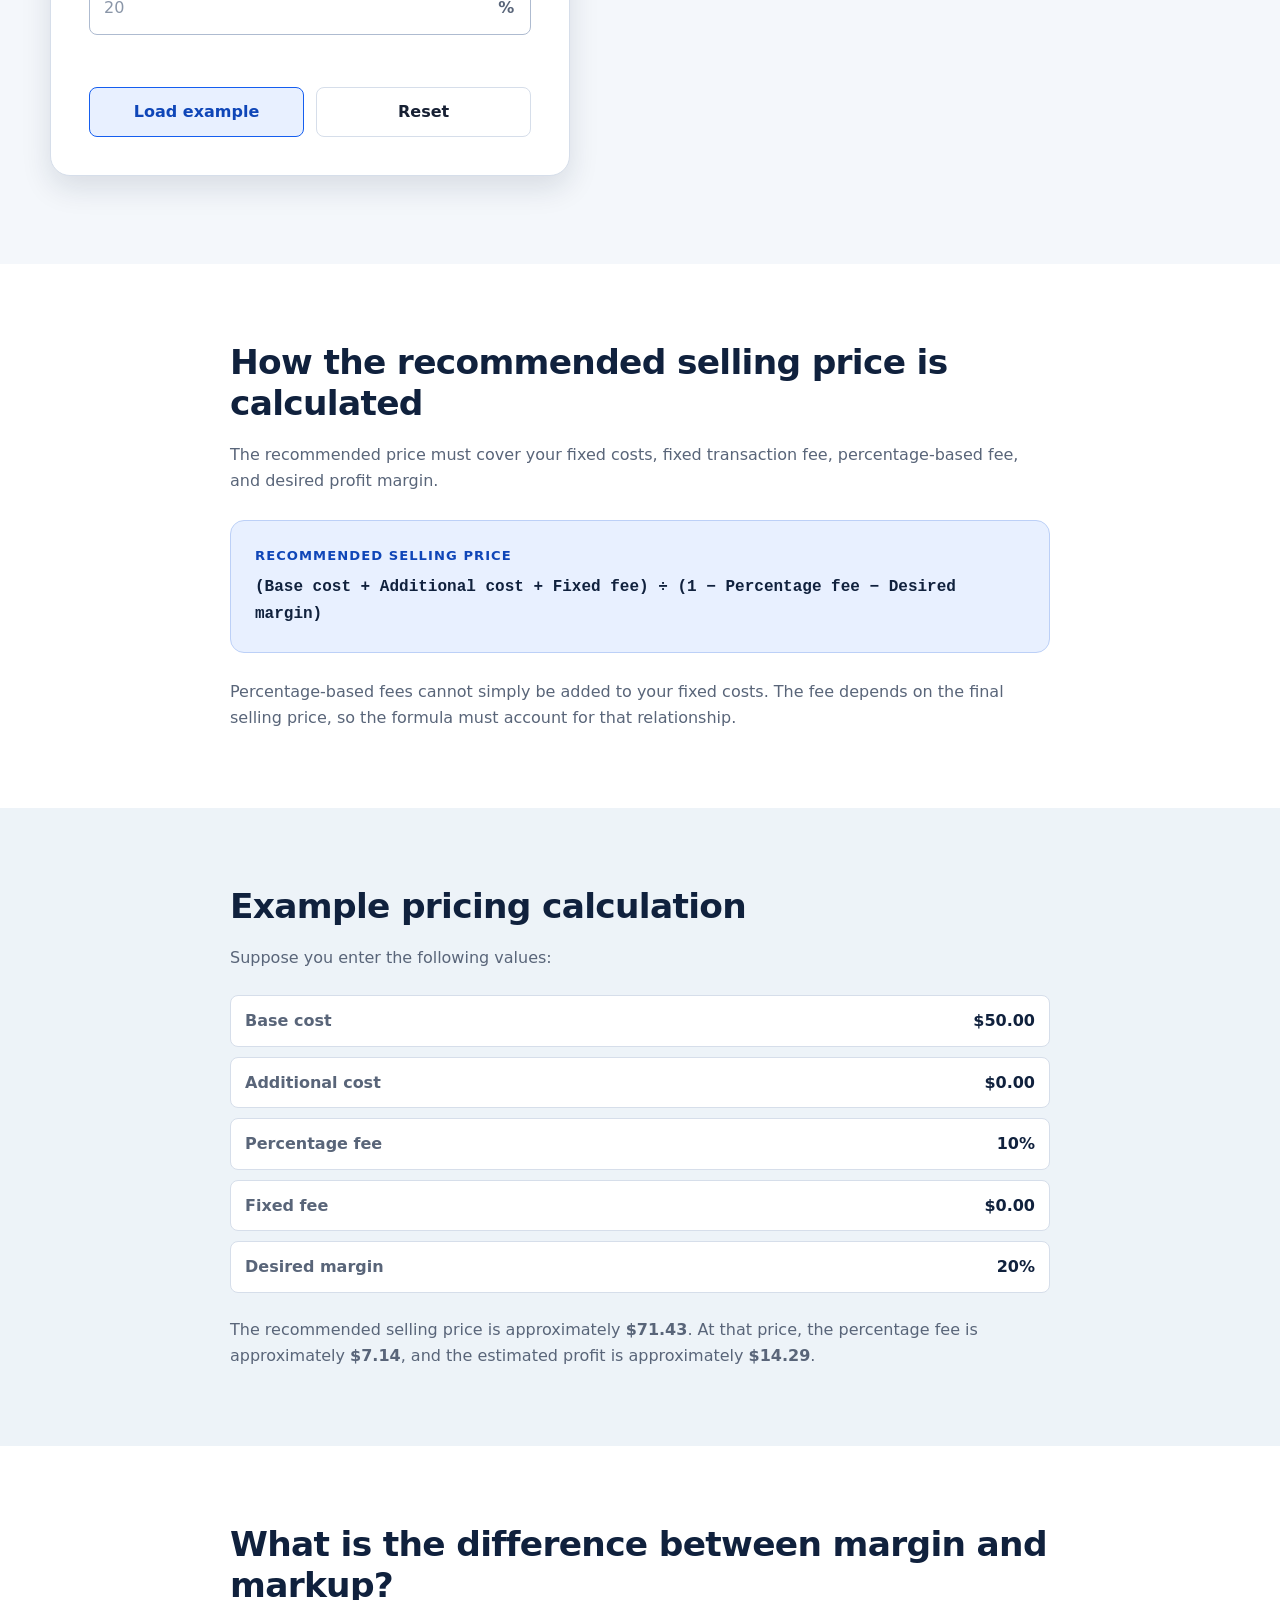
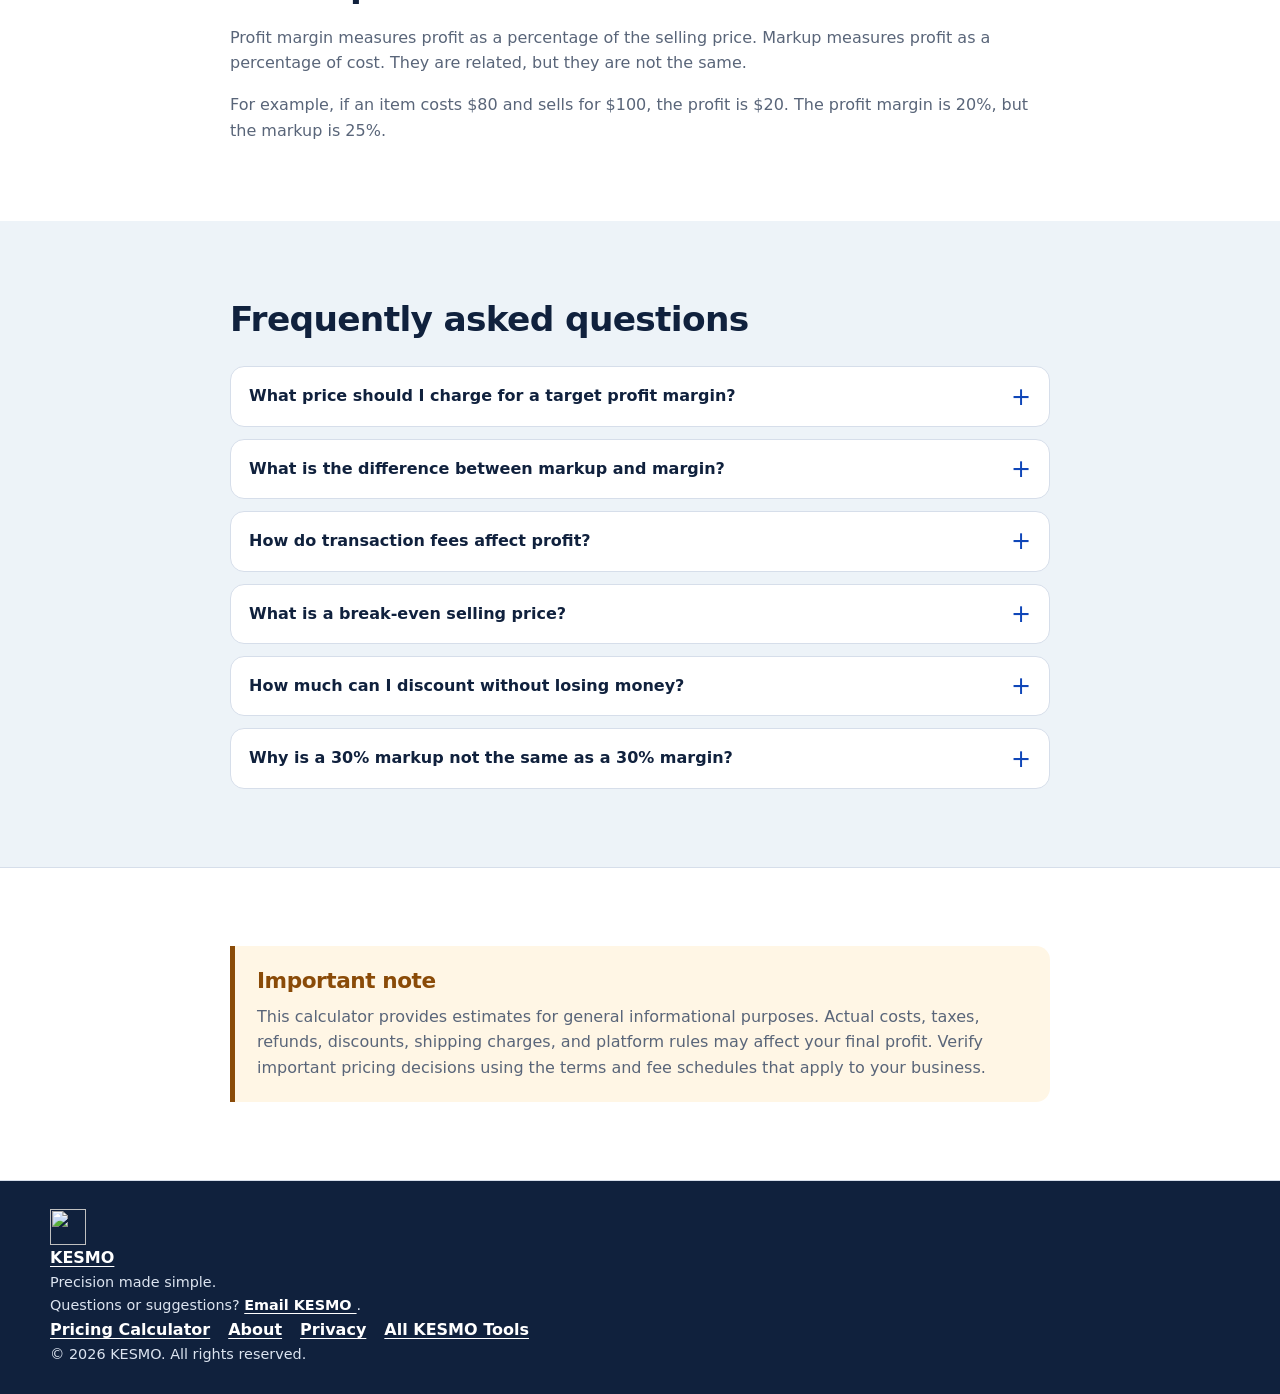
==== commit 2835ea1a: "Refactor index.html for SEO and structure improvements Updated meta tags for better SEO and added Tw" ====
--- a/index.html
+++ b/index.html
@@ -1,7 +1,7 @@
 <!DOCTYPE html>
 <html lang="en">
 <head>
-  <meta charset="UTF-8">
+  <meta charset="utf-8">
 
   <meta
     name="viewport"
@@ -15,53 +15,99 @@
     content="Use the free KESMO Pricing Calculator to calculate the selling price needed to cover costs, transaction fees, and your target profit margin."
   >
 
+  <meta name="author" content="KESMO">
+  <meta name="theme-color" content="#155eef">
+
+  <link
+    rel="canonical"
+    href="https://kesmoworks.github.io/pricing-calculator/"
+  >
+
+  <meta property="og:type" content="website">
+  <meta property="og:site_name" content="KESMO">
+  <meta property="og:locale" content="en_US">
+
   <meta
     property="og:title"
-    content="Pricing Calculator with Fees and Profit Margin | KESMO"
+    content="KESMO Pricing Calculator"
   >
 
   <meta
     property="og:description"
-    content="Calculate the price needed to cover costs, selling fees, and your desired profit margin."
-  >
-
-  <meta property="og:type" content="website">
+    content="Free pricing calculator for selling prices, profit margins, marketplace fees, and break-even analysis."
+  >
+
+  <meta
+    property="og:url"
+    content="https://kesmoworks.github.io/pricing-calculator/"
+  >
+
+  <meta
+    property="og:image"
+    content="https://kesmoworks.github.io/pricing-calculator/assets/branding/kesmo-social-share.png"
+  >
+
+  <meta
+    property="og:image:alt"
+    content="KESMO Pricing Calculator — Precision made simple."
+  >
+
+  <!-- X continues to use the established Twitter Card metadata names. -->
+  <meta name="twitter:card" content="summary_large_image">
+
+  <meta
+    name="twitter:title"
+    content="KESMO Pricing Calculator"
+  >
+
+  <meta
+    name="twitter:description"
+    content="Free pricing calculator for selling prices, profit margins, marketplace fees, and break-even analysis."
+  >
+
+  <meta
+    name="twitter:image"
+    content="https://kesmoworks.github.io/pricing-calculator/assets/branding/kesmo-social-share.png"
+  >
+
+  <meta
+    name="twitter:image:alt"
+    content="KESMO Pricing Calculator — Precision made simple."
+  >
+
+  <link
+    rel="icon"
+    href="assets/branding/favicon.svg"
+    type="image/svg+xml"
+  >
 
   <link rel="stylesheet" href="styles.css">
-  <meta name="google-site-verification" content="y9FbTKrU1-zomnUh6evbxn5hYtoQRTHWEYFOfh0wg40" />
+
+  <meta
+    name="google-site-verification"
+    content="y9FbTKrU1-zomnUh6evbxn5hYtoQRTHWEYFOfh0wg40"
+  >
+
+  <script src="components.js" defer></script>
+  <script src="script.js" defer></script>
 </head>
 
 <body>
-  <header class="site-header">
-    <div class="page-container">
-      <a class="site-name" href="index.html" aria-label="KESMO Home">
-
-    <img
-        src="assets/logo.svg"
-        alt="KESMO"
-        class="site-logo"
-        width="42"
-        height="42"
+  <div id="site-header"></div>
+
+  <main id="main-content">
+    <section
+      class="hero-section"
+      aria-labelledby="page-heading"
     >
-
-    <span>KESMO</span>
-
-</a>
-
-      <nav class="site-navigation" aria-label="Main navigation">
-        <a href="index.html" aria-current="page">Pricing Calculator</a>
-        <a href="about.html">About</a>
-        <a href="privacy.html">Privacy</a>
-      </nav>
-    </div>
-  </header>
-
-  <main>
-    <section class="hero-section">
       <div class="page-container">
-        <p class="eyebrow">Precision made simple.</p>
-
-        <h1>Pricing Calculator</h1>
+        <p class="eyebrow">
+          Precision made simple.
+        </p>
+
+        <h1 id="page-heading">
+          Pricing Calculator
+        </h1>
 
         <p class="hero-description">
           Calculate the selling price needed to cover your costs,
@@ -81,7 +127,9 @@
       <div class="page-container calculator-layout">
         <div class="calculator-panel input-panel">
           <div class="section-heading">
-            <p class="section-number">Step 1</p>
+            <p class="section-number">
+              Step 1
+            </p>
 
             <h2 id="calculator-heading">
               Enter your costs and profit goal
@@ -106,7 +154,9 @@
               </p>
 
               <div class="input-wrapper money-input">
-                <span class="input-prefix" aria-hidden="true">$</span>
+                <span class="input-prefix" aria-hidden="true">
+                  $
+                </span>
 
                 <input
                   id="base-cost"
@@ -139,7 +189,9 @@
               </p>
 
               <div class="input-wrapper money-input">
-                <span class="input-prefix" aria-hidden="true">$</span>
+                <span class="input-prefix" aria-hidden="true">
+                  $
+                </span>
 
                 <input
                   id="additional-cost"
@@ -182,7 +234,9 @@
                   aria-describedby="percentage-fee-help percentage-fee-error"
                 >
 
-                <span class="input-suffix" aria-hidden="true">%</span>
+                <span class="input-suffix" aria-hidden="true">
+                  %
+                </span>
               </div>
 
               <p
@@ -202,7 +256,9 @@
               </p>
 
               <div class="input-wrapper money-input">
-                <span class="input-prefix" aria-hidden="true">$</span>
+                <span class="input-prefix" aria-hidden="true">
+                  $
+                </span>
 
                 <input
                   id="fixed-fee"
@@ -247,7 +303,9 @@
                   required
                 >
 
-                <span class="input-suffix" aria-hidden="true">%</span>
+                <span class="input-suffix" aria-hidden="true">
+                  %
+                </span>
               </div>
 
               <p
@@ -290,7 +348,9 @@
           aria-labelledby="results-heading"
         >
           <div class="section-heading">
-            <p class="section-number">Step 2</p>
+            <p class="section-number">
+              Step 2
+            </p>
 
             <h2 id="results-heading">
               Review your pricing results
@@ -319,7 +379,9 @@
             hidden
           >
             <article class="primary-result">
-              <p class="result-label">Recommended selling price</p>
+              <p class="result-label">
+                Recommended selling price
+              </p>
 
               <p
                 id="recommended-price"
@@ -336,8 +398,13 @@
 
             <div class="results-grid">
               <article class="result-card">
-                <p class="result-label">Total fixed costs</p>
-                <p id="total-fixed-costs" class="result-value">$0.00</p>
+                <p class="result-label">
+                  Total fixed costs
+                </p>
+
+                <p id="total-fixed-costs" class="result-value">
+                  $0.00
+                </p>
 
                 <p class="result-explanation">
                   Base cost, additional cost, and fixed transaction fee.
@@ -345,8 +412,13 @@
               </article>
 
               <article class="result-card">
-                <p class="result-label">Percentage-based fees</p>
-                <p id="percentage-fee-amount" class="result-value">$0.00</p>
+                <p class="result-label">
+                  Percentage-based fees
+                </p>
+
+                <p id="percentage-fee-amount" class="result-value">
+                  $0.00
+                </p>
 
                 <p class="result-explanation">
                   The fee calculated as a percentage of the selling price.
@@ -354,8 +426,13 @@
               </article>
 
               <article class="result-card">
-                <p class="result-label">Total costs and fees</p>
-                <p id="total-costs-and-fees" class="result-value">$0.00</p>
+                <p class="result-label">
+                  Total costs and fees
+                </p>
+
+                <p id="total-costs-and-fees" class="result-value">
+                  $0.00
+                </p>
 
                 <p class="result-explanation">
                   The complete estimated cost of making the sale.
@@ -363,8 +440,13 @@
               </article>
 
               <article class="result-card">
-                <p class="result-label">Profit per sale</p>
-                <p id="profit-per-sale" class="result-value">$0.00</p>
+                <p class="result-label">
+                  Profit per sale
+                </p>
+
+                <p id="profit-per-sale" class="result-value">
+                  $0.00
+                </p>
 
                 <p class="result-explanation">
                   The amount remaining after all entered costs and fees.
@@ -372,8 +454,13 @@
               </article>
 
               <article class="result-card">
-                <p class="result-label">Actual profit margin</p>
-                <p id="actual-margin" class="result-value">0.00%</p>
+                <p class="result-label">
+                  Actual profit margin
+                </p>
+
+                <p id="actual-margin" class="result-value">
+                  0.00%
+                </p>
 
                 <p class="result-explanation">
                   Profit shown as a percentage of the recommended price.
@@ -381,8 +468,13 @@
               </article>
 
               <article class="result-card">
-                <p class="result-label">Equivalent markup</p>
-                <p id="equivalent-markup" class="result-value">0.00%</p>
+                <p class="result-label">
+                  Equivalent markup
+                </p>
+
+                <p id="equivalent-markup" class="result-value">
+                  0.00%
+                </p>
 
                 <p class="result-explanation">
                   Profit shown as a percentage of total costs and fees.
@@ -390,8 +482,13 @@
               </article>
 
               <article class="result-card">
-                <p class="result-label">Break-even selling price</p>
-                <p id="break-even-price" class="result-value">$0.00</p>
+                <p class="result-label">
+                  Break-even selling price
+                </p>
+
+                <p id="break-even-price" class="result-value">
+                  $0.00
+                </p>
 
                 <p class="result-explanation">
                   The estimated minimum price needed to avoid a loss.
@@ -465,7 +562,9 @@
         </p>
 
         <div class="formula-box">
-          <p class="formula-title">Recommended selling price</p>
+          <p class="formula-title">
+            Recommended selling price
+          </p>
 
           <p class="formula">
             (Base cost + Additional cost + Fixed fee)
@@ -491,7 +590,9 @@
           Example pricing calculation
         </h2>
 
-        <p>Suppose you enter the following values:</p>
+        <p>
+          Suppose you enter the following values:
+        </p>
 
         <dl class="example-values">
           <div>
@@ -556,7 +657,9 @@
       aria-labelledby="faq-heading"
     >
       <div class="page-container content-container">
-        <h2 id="faq-heading">Frequently asked questions</h2>
+        <h2 id="faq-heading">
+          Frequently asked questions
+        </h2>
 
         <div class="faq-list">
           <details>
@@ -640,7 +743,9 @@
       aria-labelledby="disclaimer-heading"
     >
       <div class="page-container content-container">
-        <h2 id="disclaimer-heading">Important note</h2>
+        <h2 id="disclaimer-heading">
+          Important note
+        </h2>
 
         <p>
           This calculator provides estimates for general informational
@@ -653,19 +758,7 @@
     </section>
   </main>
 
-  <footer class="site-footer">
-    <div class="page-container footer-content">
-      <p>
-        &copy; <span id="current-year">2026</span> KESMO
-      </p>
-
-      <nav aria-label="Footer navigation">
-        <a href="index.html">Pricing Calculator</a>
-        <a href="about.html">About</a>
-        <a href="privacy.html">Privacy</a>
-      </nav>
-    </div>
-  </footer>
+  <div id="site-footer"></div>
 
   <noscript>
     <div class="noscript-message">
@@ -673,7 +766,5 @@
       pricing results. Please enable JavaScript in your browser.
     </div>
   </noscript>
-
-  <script src="script.js"></script>
 </body>
 </html>
--- a/styles.css
+++ b/styles.css
@@ -161,6 +161,13 @@
   text-decoration: none;
 }
 
+.site-logo {
+    width: 42px;
+    height: 42px;
+    flex-shrink: 0;
+    display: block;
+}
+
 .site-name:hover {
   color: var(--color-primary-dark);
 }
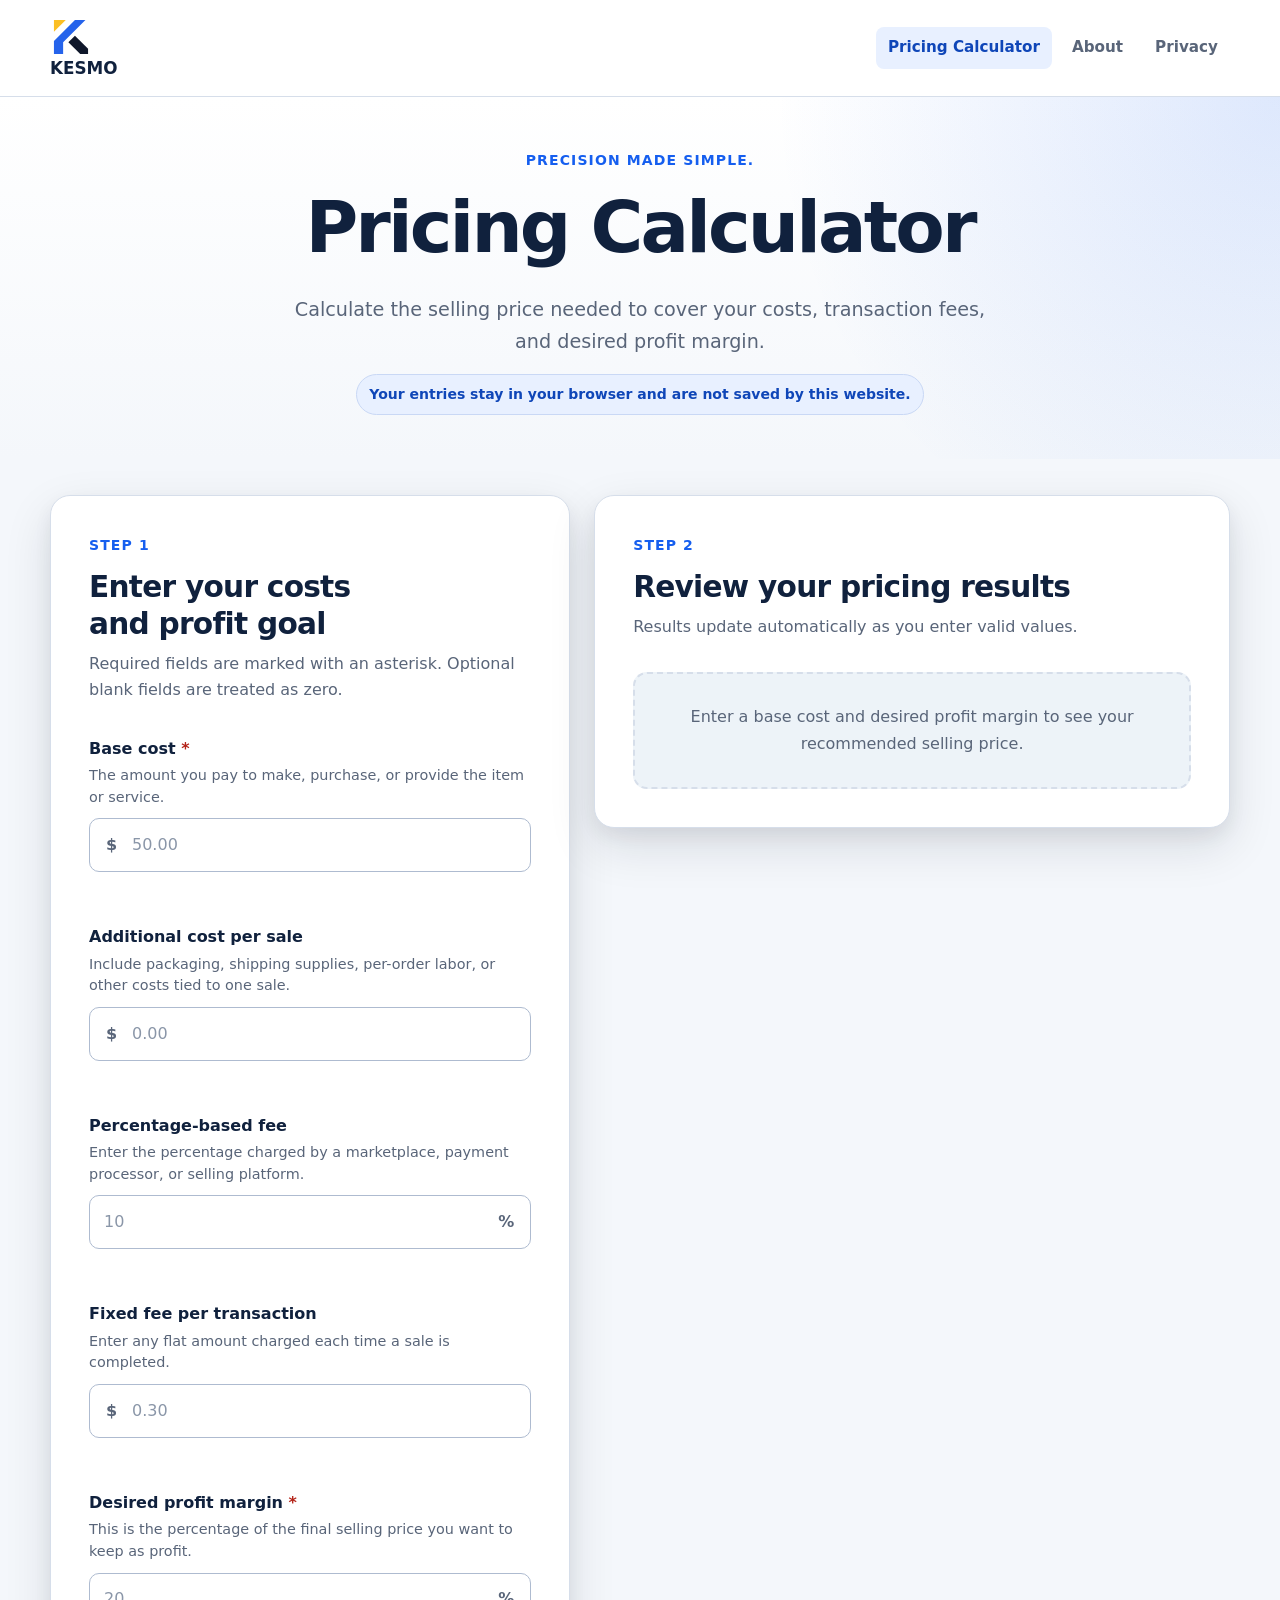
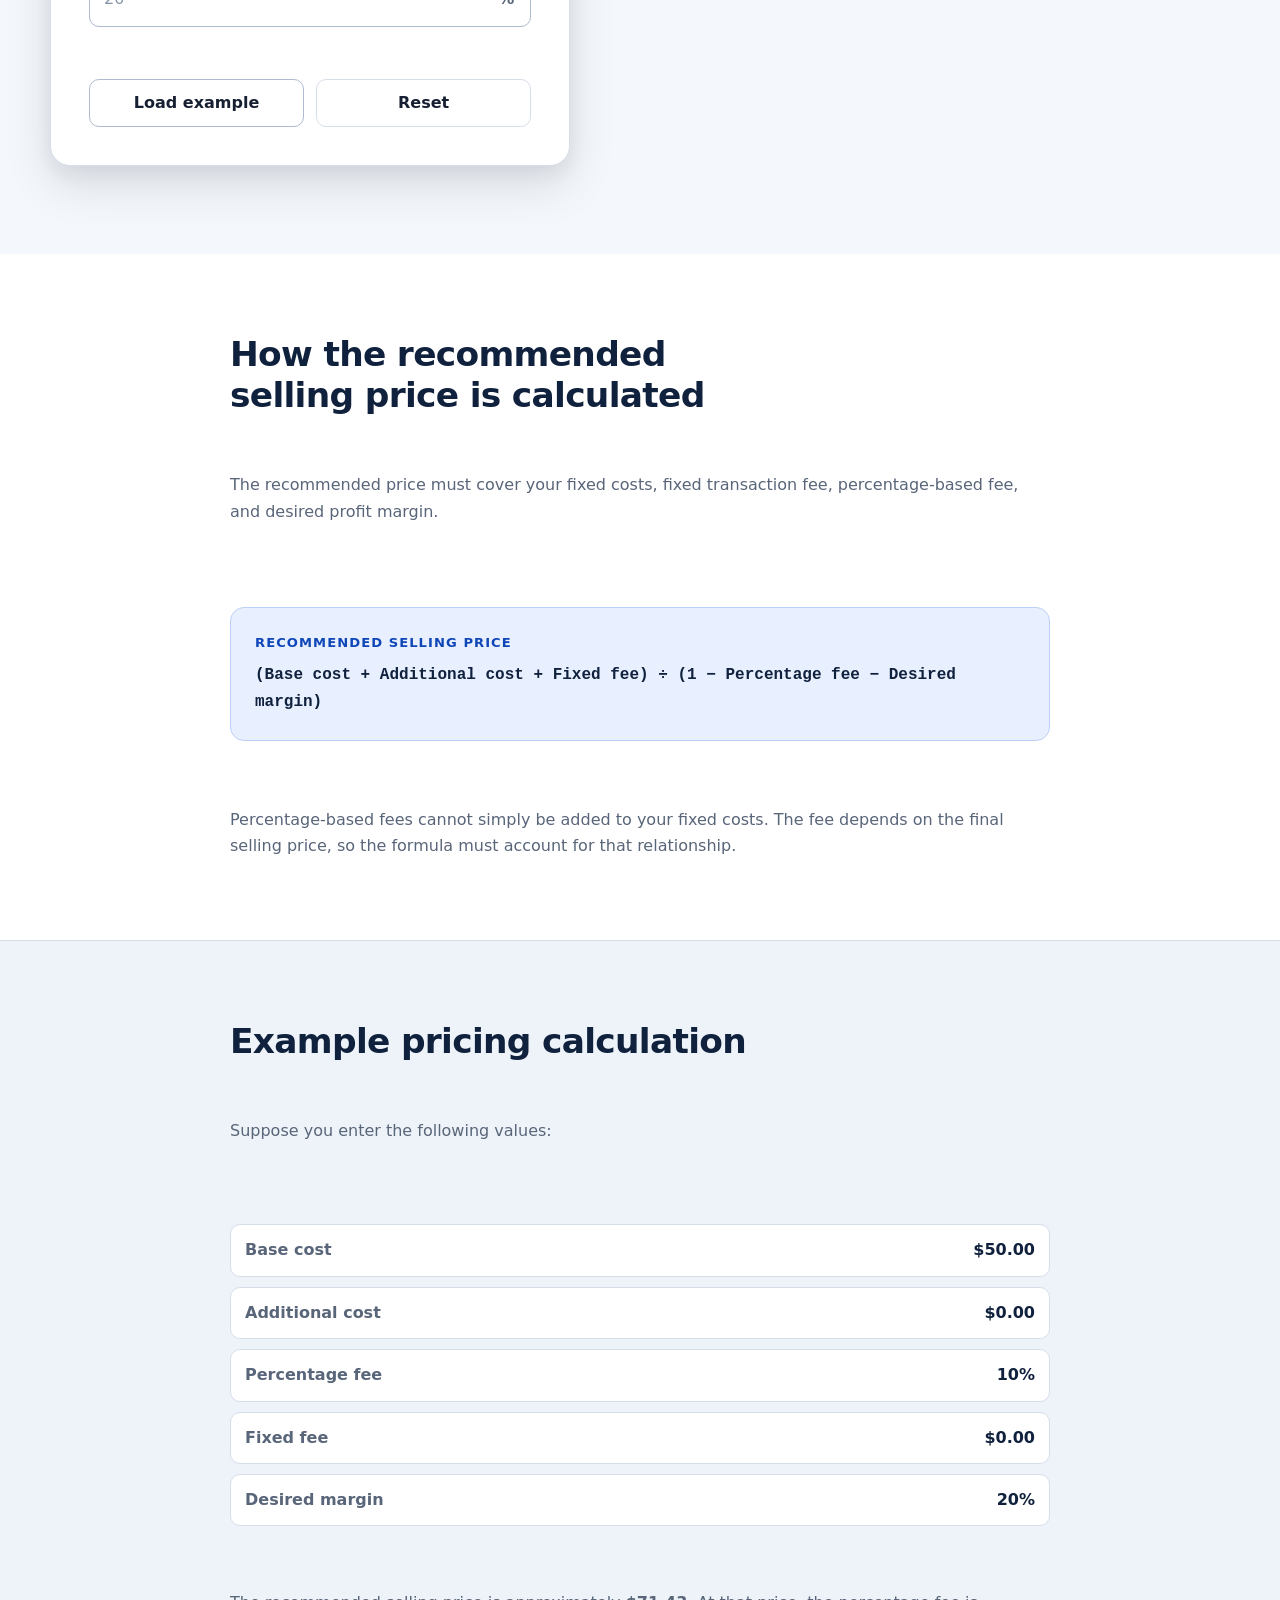
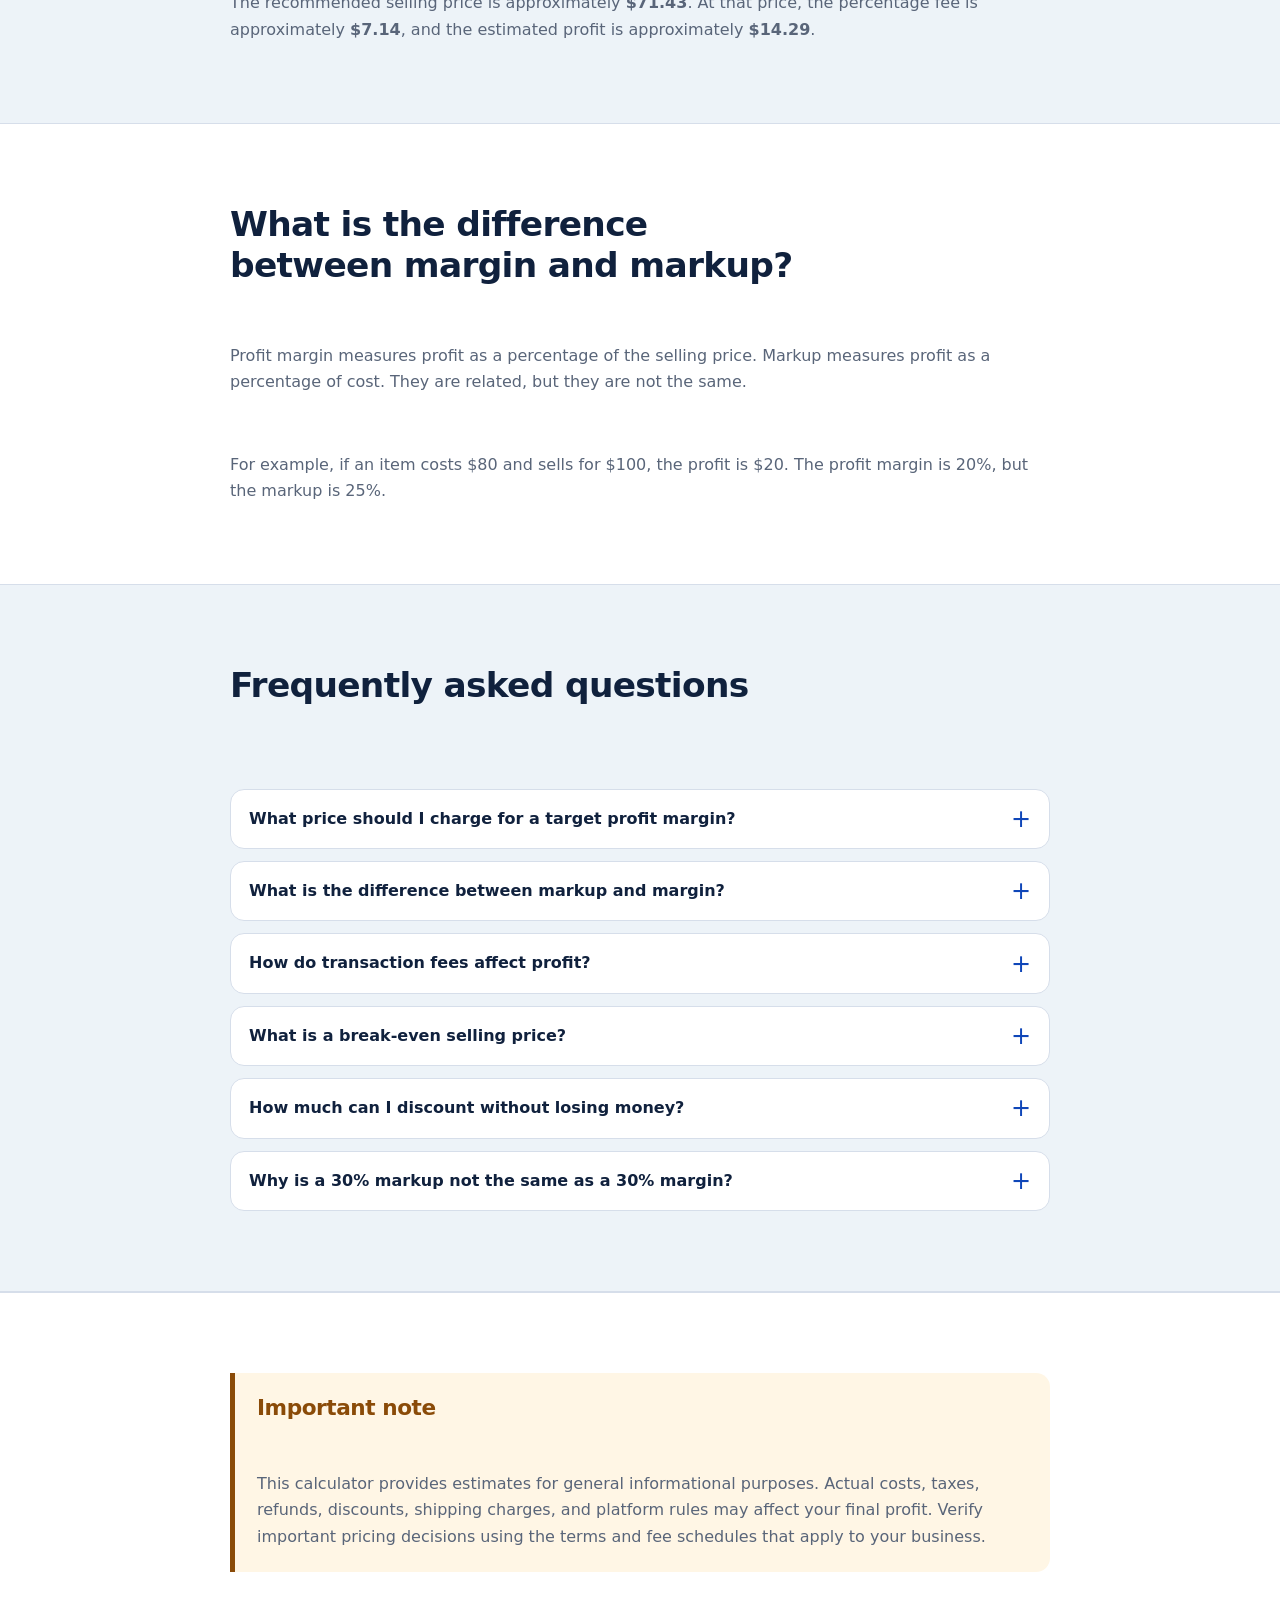
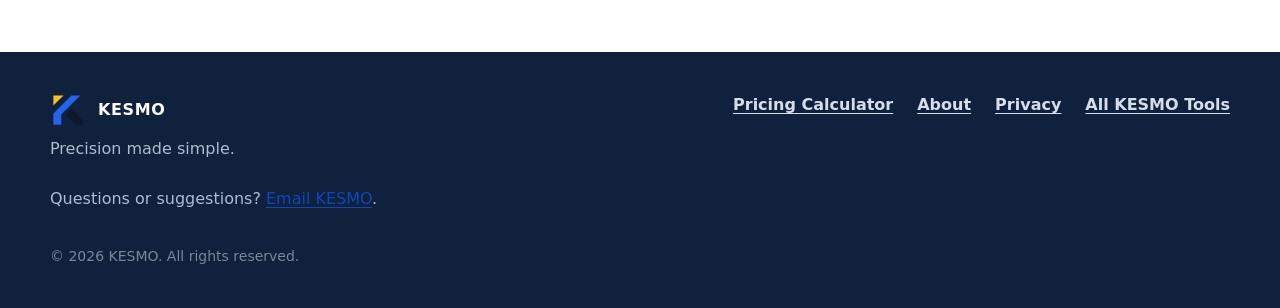
==== commit ffc64d8e: "Refactor hero section into data attributes div Replaced hero section with a div that contains data a" ====
--- a/index.html
+++ b/index.html
@@ -96,29 +96,13 @@
   <div id="site-header"></div>
 
   <main id="main-content">
-    <section
-      class="hero-section"
-      aria-labelledby="page-heading"
-    >
-      <div class="page-container">
-        <p class="eyebrow">
-          Precision made simple.
-        </p>
-
-        <h1 id="page-heading">
-          Pricing Calculator
-        </h1>
-
-        <p class="hero-description">
-          Calculate the selling price needed to cover your costs,
-          transaction fees, and desired profit margin.
-        </p>
-
-        <p class="privacy-note">
-          Your entries stay in your browser and are not saved by this website.
-        </p>
-      </div>
-    </section>
+    <div
+  id="page-hero"
+  data-eyebrow="Precision made simple."
+  data-title="Pricing Calculator"
+  data-description="Calculate the selling price needed to cover your costs, transaction fees, and desired profit margin."
+  data-note="Your entries stay in your browser and are not saved by this website."
+></div>
 
     <section
       class="calculator-section"
--- a/styles.css
+++ b/styles.css
@@ -1,65 +1,60 @@
-/* =========================================================
-   Selling Price Calculator
-   Complete Version-One Stylesheet
-   ========================================================= */
-
-/* ---------- Design variables ---------- */
+/*
+  KESMO Pricing Calculator
+  Version: 1.0.0
+
+  Built with the KESMO Starter Kit design system.
+*/
+
+/* =========================================================
+   1. Design tokens
+   ========================================================= */
 
 :root {
-  --color-background: #f4f7fb;
+  --color-brand-900: #0f46b8;
+  --color-brand-800: #155eef;
+  --color-brand-700: #155eef;
+  --color-brand-600: #2f6ff0;
+  --color-brand-100: #e8f0ff;
+  --color-brand-050: #f4f7fb;
+
+  --color-slate-950: #10213d;
+  --color-slate-900: #172033;
+  --color-slate-800: #344054;
+  --color-slate-700: #475467;
+  --color-slate-600: #596579;
+  --color-slate-500: #7a8699;
+  --color-slate-300: #aebbd0;
+  --color-slate-200: #d6deea;
+  --color-slate-100: #e2e8f0;
+  --color-slate-050: #edf3f8;
+
+  --color-white: #ffffff;
+  --color-black: #000000;
+
+  --color-success-700: #087443;
+  --color-success-100: #e8f7ef;
+
+  --color-warning-700: #8a4b08;
+  --color-warning-100: #fff6e5;
+
+  --color-error-700: #b42318;
+  --color-error-100: #fff0ee;
+
+  --color-page-background: #f4f7fb;
   --color-surface: #ffffff;
-  --color-surface-alt: #edf3f8;
+  --color-surface-subtle: #edf3f8;
+  --color-surface-brand: var(--color-brand-800);
+
   --color-text: #172033;
   --color-text-muted: #596579;
-  --color-heading: #10213d;
-
-  --color-primary: #155eef;
-  --color-primary-dark: #0f46b8;
-  --color-primary-light: #e8f0ff;
-
+  --color-text-light: var(--color-white);
+  --color-link: #0f46b8;
+  --color-link-hover: #155eef;
   --color-border: #d6deea;
   --color-border-strong: #aebbd0;
-
-  --color-success: #087443;
-  --color-success-light: #e8f7ef;
-
-  --color-error: #b42318;
-  --color-error-light: #fff0ee;
-
-  --color-warning: #8a4b08;
-  --color-warning-light: #fff6e5;
-
-  --shadow-small: 0 4px 14px rgba(16, 33, 61, 0.08);
-  --shadow-medium: 0 12px 30px rgba(16, 33, 61, 0.12);
-
-  --radius-small: 8px;
-  --radius-medium: 14px;
-  --radius-large: 20px;
-
-  --page-width: 1180px;
-  --content-width: 820px;
-
-  --transition-fast: 160ms ease;
-}
-
-/* ---------- Basic reset ---------- */
-
-*,
-*::before,
-*::after {
-  box-sizing: border-box;
-}
-
-html {
-  scroll-behavior: smooth;
-}
-
-body {
-  min-width: 320px;
-  margin: 0;
-  background: var(--color-background);
-  color: var(--color-text);
-  font-family:
+  --color-focus: #6f9cff;
+
+  --font-family-sans:
     Inter,
     ui-sans-serif,
     system-ui,
@@ -67,20 +62,113 @@
     BlinkMacSystemFont,
     "Segoe UI",
     sans-serif;
-  font-size: 16px;
-  line-height: 1.6;
+
+  --font-size-xs: 0.75rem;
+  --font-size-sm: 0.875rem;
+  --font-size-base: 1rem;
+  --font-size-lg: 1.125rem;
+  --font-size-xl: 1.25rem;
+  --font-size-2xl: 1.5rem;
+  --font-size-3xl: 1.875rem;
+  --font-size-4xl: 2.25rem;
+  --font-size-5xl: 3rem;
+
+  --line-height-tight: 1.2;
+  --line-height-heading: 1.3;
+  --line-height-body: 1.65;
+
+  --font-weight-normal: 400;
+  --font-weight-medium: 500;
+  --font-weight-semibold: 600;
+  --font-weight-bold: 700;
+  --font-weight-extrabold: 800;
+
+  --space-1: 0.25rem;
+  --space-2: 0.5rem;
+  --space-3: 0.75rem;
+  --space-4: 1rem;
+  --space-5: 1.25rem;
+  --space-6: 1.5rem;
+  --space-8: 2rem;
+  --space-10: 2.5rem;
+  --space-12: 3rem;
+  --space-16: 4rem;
+  --space-20: 5rem;
+
+  --radius-sm: 0.375rem;
+  --radius-md: 0.625rem;
+  --radius-lg: 0.875rem;
+  --radius-xl: 1.25rem;
+  --radius-pill: 999px;
+
+  --shadow-sm:
+    0 1px 2px rgb(15 23 42 / 0.06),
+    0 1px 3px rgb(15 23 42 / 0.08);
+
+  --shadow-md:
+    0 8px 24px rgb(15 23 42 / 0.08),
+    0 2px 8px rgb(15 23 42 / 0.05);
+
+  --shadow-lg:
+    0 18px 48px rgb(15 23 42 / 0.12),
+    0 8px 18px rgb(15 23 42 / 0.06);
+
+  --content-width: 73.75rem;
+  --reading-width: 51.25rem;
+
+  --transition-fast: 150ms ease;
+  --transition-standard: 220ms ease;
+}
+
+/* =========================================================
+   2. Reset and document defaults
+   ========================================================= */
+
+*,
+*::before,
+*::after {
+  box-sizing: border-box;
+}
+
+html {
+  min-width: 20rem;
+  scroll-behavior: smooth;
+  text-size-adjust: 100%;
+}
+
+body {
+  min-height: 100vh;
+  margin: 0;
+  background: var(--color-page-background);
+  color: var(--color-text);
+  font-family: var(--font-family-sans);
+  font-size: var(--font-size-base);
+  line-height: var(--line-height-body);
+  text-rendering: optimizeLegibility;
   -webkit-font-smoothing: antialiased;
-  text-rendering: optimizeLegibility;
+}
+
+main {
+  display: block;
+  overflow: hidden;
 }
 
 img,
+picture,
 svg {
   display: block;
   max-width: 100%;
 }
 
+img {
+  height: auto;
+}
+
 button,
-input {
+input,
+select,
+textarea {
+  color: inherit;
   font: inherit;
 }
 
@@ -88,14 +176,19 @@
   cursor: pointer;
 }
 
+button,
 a {
-  color: var(--color-primary-dark);
-  text-decoration-thickness: 1px;
-  text-underline-offset: 3px;
+  -webkit-tap-highlight-color: transparent;
+}
+
+a {
+  color: var(--color-link);
+  text-decoration-thickness: 0.08em;
+  text-underline-offset: 0.18em;
 }
 
 a:hover {
-  color: var(--color-primary);
+  color: var(--color-link-hover);
 }
 
 p,
@@ -103,41 +196,135 @@
 h2,
 h3,
 dl,
-dd {
+dd,
+ul,
+ol {
   margin-top: 0;
 }
 
-p:last-child {
+p:last-child,
+ul:last-child,
+ol:last-child {
   margin-bottom: 0;
 }
 
-/* ---------- Shared layout ---------- */
-
-.page-container {
-  width: min(100% - 32px, var(--page-width));
-  margin-inline: auto;
-}
-
-.content-container {
-  max-width: var(--content-width);
-}
-
-main {
-  overflow: hidden;
-}
-
-/* ---------- Accessibility ---------- */
-
-:focus-visible {
-  outline: 3px solid rgba(21, 94, 239, 0.35);
-  outline-offset: 3px;
+h1,
+h2,
+h3 {
+  color: var(--color-slate-950);
+  font-weight: var(--font-weight-bold);
+  line-height: var(--line-height-heading);
+  text-wrap: balance;
+}
+
+h1 {
+  margin-bottom: var(--space-6);
+  font-size: clamp(2.25rem, 7vw, 4.5rem);
+  font-weight: var(--font-weight-extrabold);
+  letter-spacing: -0.04em;
+  line-height: var(--line-height-tight);
+}
+
+h2 {
+  margin-bottom: var(--space-4);
+  font-size: clamp(1.75rem, 4vw, 2.75rem);
+  letter-spacing: -0.025em;
+}
+
+h3 {
+  margin-bottom: var(--space-3);
+  font-size: var(--font-size-xl);
+}
+
+::selection {
+  background: var(--color-brand-100);
+  color: var(--color-brand-900);
 }
 
 [hidden] {
   display: none !important;
 }
 
-/* ---------- Header ---------- */
+/* =========================================================
+   3. Accessibility
+   ========================================================= */
+
+.skip-link {
+  position: fixed;
+  z-index: 1000;
+  top: var(--space-3);
+  left: var(--space-3);
+  padding: var(--space-3) var(--space-4);
+  border-radius: var(--radius-md);
+  background: var(--color-slate-950);
+  color: var(--color-white);
+  font-weight: var(--font-weight-semibold);
+  text-decoration: none;
+  transform: translateY(-200%);
+  transition: transform var(--transition-fast);
+}
+
+.skip-link:focus {
+  color: var(--color-white);
+  transform: translateY(0);
+}
+
+:focus-visible {
+  outline: 3px solid var(--color-focus);
+  outline-offset: 3px;
+}
+
+:focus:not(:focus-visible) {
+  outline: none;
+}
+
+/* =========================================================
+   4. Shared layout
+   ========================================================= */
+
+.page-container {
+  width: min(100% - 32px, var(--content-width));
+  margin-inline: auto;
+}
+
+.content-container {
+  display: grid;
+  max-width: var(--reading-width);
+  gap: var(--space-10);
+}
+
+.content-section {
+  padding-block: var(--space-16);
+  background: var(--color-surface);
+}
+
+.alternate-section {
+  background: var(--color-surface-subtle);
+  border-block: 1px solid var(--color-border);
+}
+
+.section-heading {
+  max-width: var(--reading-width);
+}
+
+.section-heading > p:not(.section-label, .section-number) {
+  color: var(--color-text-muted);
+}
+
+.section-label,
+.eyebrow,
+.section-number {
+  margin-bottom: var(--space-3);
+  color: var(--color-brand-700);
+  font-size: var(--font-size-sm);
+  font-weight: var(--font-weight-bold);
+  letter-spacing: 0.08em;
+  text-transform: uppercase;
+}
+
+/* =========================================================
+   5. Header and navigation
+   ========================================================= */
 
 .site-header {
   position: relative;
@@ -154,22 +341,22 @@
 }
 
 .site-name {
-  color: var(--color-heading);
+  color: var(--color-slate-950);
   font-size: 1.05rem;
-  font-weight: 800;
+  font-weight: var(--font-weight-extrabold);
   line-height: 1.3;
   text-decoration: none;
 }
 
+.site-name:hover {
+  color: var(--color-brand-900);
+}
+
 .site-logo {
-    width: 42px;
-    height: 42px;
-    flex-shrink: 0;
-    display: block;
-}
-
-.site-name:hover {
-  color: var(--color-primary-dark);
+  display: block;
+  width: 42px;
+  height: 42px;
+  flex-shrink: 0;
 }
 
 .site-navigation {
@@ -184,63 +371,53 @@
   align-items: center;
   justify-content: center;
   padding: 8px 12px;
-  border-radius: var(--radius-small);
+  border-radius: 8px;
   color: var(--color-text-muted);
   font-size: 0.95rem;
-  font-weight: 700;
+  font-weight: var(--font-weight-bold);
   text-decoration: none;
 }
 
 .site-navigation a:hover {
-  background: var(--color-surface-alt);
-  color: var(--color-heading);
+  background: var(--color-surface-subtle);
+  color: var(--color-slate-950);
 }
 
 .site-navigation a[aria-current="page"] {
-  background: var(--color-primary-light);
-  color: var(--color-primary-dark);
-}
-
-/* ---------- Hero ---------- */
+  background: var(--color-brand-100);
+  color: var(--color-brand-900);
+}
+
+/* =========================================================
+   6. Hero
+   ========================================================= */
 
 .hero-section {
   position: relative;
+  overflow: hidden;
   padding-block: 52px 44px;
   background:
     radial-gradient(
       circle at top right,
-      rgba(21, 94, 239, 0.14),
+      rgb(21 94 239 / 0.14),
       transparent 38%
     ),
-    linear-gradient(180deg, #ffffff 0%, #f4f7fb 100%);
+    linear-gradient(
+      180deg,
+      #ffffff 0%,
+      #f4f7fb 100%
+    );
 }
 
 .hero-section .page-container {
-  max-width: 860px;
+  max-width: 53.75rem;
   text-align: center;
 }
 
-.eyebrow {
-  margin-bottom: 12px;
-  color: var(--color-primary-dark);
-  font-size: 0.8rem;
-  font-weight: 800;
-  letter-spacing: 0.11em;
-  text-transform: uppercase;
-}
-
-.hero-section h1 {
-  margin-bottom: 18px;
-  color: var(--color-heading);
-  font-size: clamp(2rem, 8vw, 3.75rem);
-  line-height: 1.08;
-  letter-spacing: -0.035em;
-}
-
 .hero-description {
-  max-width: 720px;
+  max-width: 45rem;
   margin-inline: auto;
-  margin-bottom: 14px;
+  margin-bottom: var(--space-4);
   color: var(--color-text-muted);
   font-size: clamp(1rem, 3vw, 1.2rem);
 }
@@ -250,14 +427,92 @@
   margin: 0;
   padding: 8px 12px;
   border: 1px solid #c9d8f5;
-  border-radius: 999px;
-  background: var(--color-primary-light);
-  color: var(--color-primary-dark);
-  font-size: 0.88rem;
-  font-weight: 700;
-}
-
-/* ---------- Calculator section ---------- */
+  border-radius: var(--radius-pill);
+  background: var(--color-brand-100);
+  color: var(--color-brand-900);
+  font-size: var(--font-size-sm);
+  font-weight: var(--font-weight-bold);
+}
+
+/* =========================================================
+   7. Buttons
+   ========================================================= */
+
+.button-group,
+.results-actions {
+  display: flex;
+  flex-direction: column;
+  gap: var(--space-3);
+}
+
+.button {
+  display: inline-flex;
+  min-height: 3rem;
+  align-items: center;
+  justify-content: center;
+  padding: 0.75rem 1.25rem;
+  border: 1px solid transparent;
+  border-radius: var(--radius-md);
+  font-weight: var(--font-weight-bold);
+  line-height: 1.25;
+  text-align: center;
+  text-decoration: none;
+  cursor: pointer;
+  transition:
+    background-color var(--transition-fast),
+    border-color var(--transition-fast),
+    color var(--transition-fast),
+    box-shadow var(--transition-fast),
+    transform var(--transition-fast);
+}
+
+.button:hover {
+  transform: translateY(-1px);
+}
+
+.button:active {
+  transform: translateY(0);
+}
+
+.button-primary {
+  background: var(--color-brand-800);
+  color: var(--color-white);
+  box-shadow: var(--shadow-sm);
+}
+
+.button-primary:hover {
+  background: var(--color-brand-900);
+  color: var(--color-white);
+  box-shadow: var(--shadow-md);
+}
+
+.button-secondary {
+  background: var(--color-white);
+  border-color: var(--color-slate-300);
+  color: var(--color-slate-900);
+}
+
+.button-secondary:hover {
+  background: var(--color-slate-050);
+  border-color: var(--color-slate-500);
+  color: var(--color-slate-950);
+}
+
+.button-quiet {
+  background: var(--color-white);
+  border-color: var(--color-border);
+  color: var(--color-text);
+}
+
+.button-quiet:hover {
+  background: var(--color-surface-subtle);
+  border-color: var(--color-border-strong);
+  color: var(--color-slate-950);
+}
+
+/* =========================================================
+   8. Calculator layout
+   ========================================================= */
 
 .calculator-section {
   padding-block: 28px 72px;
@@ -265,58 +520,50 @@
 
 .calculator-layout {
   display: grid;
-  gap: 24px;
+  gap: var(--space-6);
 }
 
 .calculator-panel {
   min-width: 0;
-  padding: 24px;
+  padding: var(--space-6);
   border: 1px solid var(--color-border);
-  border-radius: var(--radius-large);
+  border-radius: var(--radius-xl);
   background: var(--color-surface);
-  box-shadow: var(--shadow-medium);
-}
-
-.section-heading {
-  margin-bottom: 28px;
-}
-
-.section-number {
-  margin-bottom: 6px;
-  color: var(--color-primary-dark);
-  font-size: 0.78rem;
-  font-weight: 800;
-  letter-spacing: 0.1em;
-  text-transform: uppercase;
-}
-
-.section-heading h2 {
-  margin-bottom: 8px;
-  color: var(--color-heading);
+  box-shadow: var(--shadow-lg);
+}
+
+.calculator-panel .section-heading {
+  margin-bottom: var(--space-8);
+}
+
+.calculator-panel .section-heading h2 {
+  margin-bottom: var(--space-2);
   font-size: clamp(1.4rem, 5vw, 1.85rem);
   line-height: 1.25;
 }
 
-.section-heading p:last-child {
+.calculator-panel .section-heading p:last-child {
   color: var(--color-text-muted);
 }
 
-/* ---------- Form fields ---------- */
+/* =========================================================
+   9. Form fields
+   ========================================================= */
 
 .form-group {
-  margin-bottom: 24px;
+  margin-bottom: var(--space-6);
 }
 
 .form-group label {
   display: inline-block;
   margin-bottom: 5px;
-  color: var(--color-heading);
-  font-weight: 800;
+  color: var(--color-slate-950);
+  font-weight: var(--font-weight-extrabold);
   line-height: 1.4;
 }
 
 .form-group label span {
-  color: var(--color-error);
+  color: var(--color-error-700);
 }
 
 .field-help {
@@ -332,7 +579,7 @@
   align-items: center;
   overflow: hidden;
   border: 1px solid var(--color-border-strong);
-  border-radius: var(--radius-small);
+  border-radius: var(--radius-md);
   background: var(--color-surface);
   transition:
     border-color var(--transition-fast),
@@ -340,8 +587,8 @@
 }
 
 .input-wrapper:focus-within {
-  border-color: var(--color-primary);
-  box-shadow: 0 0 0 4px rgba(21, 94, 239, 0.12);
+  border-color: var(--color-brand-800);
+  box-shadow: 0 0 0 4px rgb(21 94 239 / 0.12);
 }
 
 .input-wrapper input {
@@ -349,15 +596,15 @@
   min-height: 52px;
   border: 0;
   background: transparent;
-  color: var(--color-heading);
-  font-size: 1rem;
-  font-weight: 700;
+  color: var(--color-slate-950);
+  font-size: var(--font-size-base);
+  font-weight: var(--font-weight-bold);
   outline: none;
 }
 
 .input-wrapper input::placeholder {
   color: #8a96a8;
-  font-weight: 500;
+  font-weight: var(--font-weight-medium);
   opacity: 1;
 }
 
@@ -373,7 +620,7 @@
 .input-suffix {
   position: absolute;
   color: var(--color-text-muted);
-  font-weight: 800;
+  font-weight: var(--font-weight-extrabold);
   pointer-events: none;
 }
 
@@ -400,107 +647,43 @@
 .field-error {
   min-height: 22px;
   margin: 6px 0 0;
-  color: var(--color-error);
+  color: var(--color-error-700);
   font-size: 0.85rem;
-  font-weight: 700;
+  font-weight: var(--font-weight-bold);
 }
 
 .input-wrapper.has-error {
-  border-color: var(--color-error);
-  background: var(--color-error-light);
+  border-color: var(--color-error-700);
+  background: var(--color-error-100);
 }
 
 .input-wrapper.has-error:focus-within {
-  box-shadow: 0 0 0 4px rgba(180, 35, 24, 0.12);
-}
-
-/* ---------- Form messages ---------- */
+  box-shadow: 0 0 0 4px rgb(180 35 24 / 0.12);
+}
+
+/* =========================================================
+   10. Form messages
+   ========================================================= */
 
 .form-message {
-  margin-bottom: 20px;
+  margin-bottom: var(--space-5);
   padding: 14px 16px;
   border: 1px solid #f0b7b1;
-  border-radius: var(--radius-small);
-  background: var(--color-error-light);
-  color: var(--color-error);
-  font-weight: 700;
+  border-radius: var(--radius-md);
+  background: var(--color-error-100);
+  color: var(--color-error-700);
+  font-weight: var(--font-weight-bold);
 }
 
 .form-message.is-warning {
   border-color: #efcf99;
-  background: var(--color-warning-light);
-  color: var(--color-warning);
-}
-
-/* ---------- Buttons ---------- */
-
-.button-group,
-.results-actions {
-  display: flex;
-  flex-direction: column;
-  gap: 12px;
-}
-
-.button {
-  display: inline-flex;
-  min-height: 50px;
-  align-items: center;
-  justify-content: center;
-  padding: 12px 18px;
-  border: 1px solid transparent;
-  border-radius: var(--radius-small);
-  font-weight: 800;
-  line-height: 1.2;
-  text-decoration: none;
-  transition:
-    background-color var(--transition-fast),
-    border-color var(--transition-fast),
-    color var(--transition-fast),
-    transform var(--transition-fast),
-    box-shadow var(--transition-fast);
-}
-
-.button:hover {
-  transform: translateY(-1px);
-}
-
-.button:active {
-  transform: translateY(0);
-}
-
-.button-primary {
-  background: var(--color-primary);
-  color: #ffffff;
-  box-shadow: 0 6px 14px rgba(21, 94, 239, 0.2);
-}
-
-.button-primary:hover {
-  background: var(--color-primary-dark);
-  color: #ffffff;
-}
-
-.button-secondary {
-  border-color: var(--color-primary);
-  background: var(--color-primary-light);
-  color: var(--color-primary-dark);
-}
-
-.button-secondary:hover {
-  background: #d8e6ff;
-}
-
-.button-quiet {
-  border-color: var(--color-border);
-  background: var(--color-surface);
-  color: var(--color-text);
-}
-
-.button-quiet:hover {
-  border-color: var(--color-border-strong);
-  background: var(--color-surface-alt);
-}
-
-/* ---------- Results ---------- */
+  background: var(--color-warning-100);
+  color: var(--color-warning-700);
+}
+
+/* =========================================================
+   11. Results
+   ========================================================= */
 
 .results-panel {
   align-self: start;
@@ -509,26 +692,26 @@
 .results-placeholder {
   padding: 30px 22px;
   border: 2px dashed var(--color-border);
-  border-radius: var(--radius-medium);
-  background: var(--color-surface-alt);
+  border-radius: var(--radius-lg);
+  background: var(--color-surface-subtle);
   color: var(--color-text-muted);
   text-align: center;
 }
 
 .results-placeholder p {
-  max-width: 470px;
+  max-width: 29.375rem;
   margin-inline: auto;
 }
 
 .primary-result {
-  margin-bottom: 20px;
+  margin-bottom: var(--space-5);
   padding: 26px 20px;
   border: 1px solid #bcd0f7;
-  border-radius: var(--radius-medium);
+  border-radius: var(--radius-lg);
   background:
     linear-gradient(
       135deg,
-      var(--color-primary-light),
+      var(--color-brand-100),
       #f8fbff
     );
   text-align: center;
@@ -537,14 +720,14 @@
 .result-label {
   margin-bottom: 6px;
   color: var(--color-text-muted);
-  font-size: 0.88rem;
-  font-weight: 800;
+  font-size: var(--font-size-sm);
+  font-weight: var(--font-weight-extrabold);
   letter-spacing: 0.02em;
 }
 
 .result-value {
-  margin-bottom: 8px;
-  color: var(--color-heading);
+  margin-bottom: var(--space-2);
+  color: var(--color-slate-950);
   font-size: 1.45rem;
   font-weight: 900;
   line-height: 1.2;
@@ -552,16 +735,16 @@
 }
 
 .result-value-large {
-  color: var(--color-primary-dark);
+  color: var(--color-brand-900);
   font-size: clamp(2rem, 8vw, 3rem);
   letter-spacing: -0.035em;
 }
 
 .result-secondary-value {
-  margin: -2px 0 8px;
-  color: var(--color-success);
+  margin: -2px 0 var(--space-2);
+  color: var(--color-success-700);
   font-size: 0.9rem;
-  font-weight: 800;
+  font-weight: var(--font-weight-extrabold);
 }
 
 .result-explanation {
@@ -580,7 +763,7 @@
   min-width: 0;
   padding: 18px;
   border: 1px solid var(--color-border);
-  border-radius: var(--radius-medium);
+  border-radius: var(--radius-lg);
   background: var(--color-surface);
 }
 
@@ -591,9 +774,9 @@
 .copy-status {
   min-height: 24px;
   margin: 0;
-  color: var(--color-success);
+  color: var(--color-success-700);
   font-size: 0.9rem;
-  font-weight: 800;
+  font-weight: var(--font-weight-extrabold);
   text-align: center;
 }
 
@@ -606,20 +789,13 @@
   text-align: center;
 }
 
-/* ---------- Information sections ---------- */
-
-.content-section {
-  padding-block: 64px;
-  background: var(--color-surface);
-}
-
-.alternate-section {
-  background: var(--color-surface-alt);
-}
+/* =========================================================
+   12. Information sections
+   ========================================================= */
 
 .content-section h2 {
-  margin-bottom: 18px;
-  color: var(--color-heading);
+  margin-bottom: var(--space-4);
+  color: var(--color-slate-950);
   font-size: clamp(1.55rem, 5vw, 2.15rem);
   line-height: 1.2;
   letter-spacing: -0.02em;
@@ -631,16 +807,16 @@
 
 .formula-box {
   margin-block: 26px;
-  padding: 20px;
+  padding: var(--space-5);
   overflow-x: auto;
   border: 1px solid #bcd0f7;
-  border-radius: var(--radius-medium);
-  background: var(--color-primary-light);
+  border-radius: var(--radius-lg);
+  background: var(--color-brand-100);
 }
 
 .formula-title {
-  margin-bottom: 8px;
-  color: var(--color-primary-dark) !important;
+  margin-bottom: var(--space-2);
+  color: var(--color-brand-900) !important;
   font-size: 0.82rem;
   font-weight: 900;
   letter-spacing: 0.08em;
@@ -649,65 +825,67 @@
 
 .formula {
   margin: 0;
-  color: var(--color-heading) !important;
+  color: var(--color-slate-950) !important;
   font-family:
     "SFMono-Regular",
     Consolas,
     "Liberation Mono",
     monospace;
   font-size: 0.95rem;
-  font-weight: 700;
+  font-weight: var(--font-weight-bold);
   line-height: 1.7;
 }
 
 .example-values {
   display: grid;
   gap: 10px;
-  margin-block: 24px;
+  margin-block: var(--space-6);
 }
 
 .example-values div {
   display: flex;
   justify-content: space-between;
-  gap: 20px;
+  gap: var(--space-5);
   padding: 12px 14px;
   border: 1px solid var(--color-border);
-  border-radius: var(--radius-small);
+  border-radius: var(--radius-md);
   background: var(--color-surface);
 }
 
 .example-values dt {
   color: var(--color-text-muted);
-  font-weight: 700;
+  font-weight: var(--font-weight-bold);
 }
 
 .example-values dd {
   margin: 0;
-  color: var(--color-heading);
+  color: var(--color-slate-950);
   font-weight: 900;
   text-align: right;
 }
 
-/* ---------- FAQ ---------- */
+/* =========================================================
+   13. FAQ
+   ========================================================= */
 
 .faq-list {
   display: grid;
-  gap: 12px;
+  gap: var(--space-3);
   margin-top: 26px;
 }
 
 .faq-list details {
   overflow: hidden;
   border: 1px solid var(--color-border);
-  border-radius: var(--radius-medium);
+  border-radius: var(--radius-lg);
   background: var(--color-surface);
 }
 
 .faq-list summary {
   position: relative;
   padding: 18px 48px 18px 18px;
-  color: var(--color-heading);
-  font-weight: 800;
+  color: var(--color-slate-950);
+  font-weight: var(--font-weight-extrabold);
   line-height: 1.4;
   cursor: pointer;
   list-style: none;
@@ -722,9 +900,9 @@
   top: 50%;
   right: 18px;
   content: "+";
-  color: var(--color-primary-dark);
+  color: var(--color-brand-900);
   font-size: 1.5rem;
-  font-weight: 500;
+  font-weight: var(--font-weight-medium);
   line-height: 1;
   transform: translateY(-50%);
 }
@@ -735,15 +913,17 @@
 
 .faq-list details[open] summary {
   border-bottom: 1px solid var(--color-border);
-  background: var(--color-primary-light);
+  background: var(--color-brand-100);
 }
 
 .faq-list details p {
+  margin: 0;
   padding: 18px;
-  margin: 0;
-}
-
-/* ---------- Disclaimer ---------- */
+}
+
+/* =========================================================
+   14. Disclaimer
+   ========================================================= */
 
 .disclaimer-section {
   border-top: 1px solid var(--color-border);
@@ -751,77 +931,119 @@
 
 .disclaimer-section .content-container {
   padding: 22px;
-  border-left: 5px solid var(--color-warning);
-  border-radius: 0 var(--radius-medium) var(--radius-medium) 0;
-  background: var(--color-warning-light);
+  border-left: 5px solid var(--color-warning-700);
+  border-radius: 0 var(--radius-lg) var(--radius-lg) 0;
+  background: var(--color-warning-100);
 }
 
 .disclaimer-section h2 {
   margin-bottom: 10px;
-  color: var(--color-warning);
+  color: var(--color-warning-700);
   font-size: 1.35rem;
 }
 
-/* ---------- Footer ---------- */
+/* =========================================================
+   15. Footer
+   ========================================================= */
 
 .site-footer {
-  padding-block: 28px;
-  border-top: 1px solid var(--color-border);
-  background: var(--color-heading);
-  color: #dce4f0;
-}
-
-.footer-content {
-  display: flex;
-  flex-direction: column;
-  gap: 16px;
-}
-
-.site-footer p {
-  margin: 0;
-  font-size: 0.9rem;
-}
-
-.site-footer nav {
+  padding-block: var(--space-10);
+  background: var(--color-slate-950);
+  color: var(--color-slate-300);
+}
+
+.footer-container {
+  display: grid;
+  gap: var(--space-8);
+}
+
+.footer-brand {
+  display: grid;
+  gap: var(--space-2);
+}
+
+.footer-site-brand {
+  display: inline-flex;
+  align-items: center;
+  gap: var(--space-3);
+  width: fit-content;
+  color: var(--color-white);
+  font-weight: var(--font-weight-extrabold);
+  letter-spacing: 0.04em;
+  text-decoration: none;
+}
+
+.footer-site-brand:hover {
+  color: var(--color-brand-100);
+}
+
+.footer-logo {
+  width: 2.25rem;
+  height: 2.25rem;
+}
+
+.footer-brand p {
+  color: var(--color-slate-300);
+}
+
+.footer-brand p a {
+  color: var(--color-link);
+}
+
+.footer-brand p a:hover {
+  color: var(--color-brand-600);
+}
+
+.footer-navigation {
   display: flex;
   flex-wrap: wrap;
-  gap: 10px 18px;
-}
-
-.site-footer a {
-  color: #ffffff;
-  font-weight: 700;
-}
-
-.site-footer a:hover {
-  color: #bcd0f7;
-}
-
-/* ---------- No JavaScript warning ---------- */
+  gap: var(--space-3) var(--space-6);
+}
+
+.footer-navigation a {
+  color: var(--color-slate-200);
+  font-weight: var(--font-weight-semibold);
+}
+
+.footer-navigation a:hover {
+  color: var(--color-white);
+}
+
+.copyright {
+  margin-bottom: 0;
+  color: var(--color-slate-500);
+  font-size: var(--font-size-sm);
+}
+
+/* =========================================================
+   16. JavaScript-disabled message
+   ========================================================= */
 
 .noscript-message {
   position: fixed;
-  right: 16px;
-  bottom: 16px;
-  left: 16px;
+  right: var(--space-4);
+  bottom: var(--space-4);
+  left: var(--space-4);
   z-index: 100;
-  max-width: 700px;
+  max-width: 43.75rem;
   margin-inline: auto;
-  padding: 16px;
+  padding: var(--space-4);
   border: 1px solid #efcf99;
-  border-radius: var(--radius-small);
-  background: var(--color-warning-light);
-  color: var(--color-warning);
-  box-shadow: var(--shadow-medium);
-  font-weight: 800;
+  border-radius: var(--radius-md);
+  background: var(--color-warning-100);
+  color: var(--color-warning-700);
+  box-shadow: var(--shadow-lg);
+  font-weight: var(--font-weight-bold);
   text-align: center;
 }
 
-/* ---------- Tablet layout ---------- */
-
-@media (min-width: 640px) {
+/* =========================================================
+   17. Tablet layout
+   ========================================================= */
+
+@media (min-width: 40rem) {
   .page-container {
-    width: min(100% - 48px, var(--page-width));
+    width: min(100% - 48px, var(--content-width));
   }
 
   .site-header .page-container {
@@ -830,14 +1052,6 @@
     justify-content: space-between;
   }
 
-  .hero-section {
-    padding-block: 70px 58px;
-  }
-
-  .calculator-panel {
-    padding: 32px;
-  }
-
   .button-group {
     flex-direction: row;
   }
@@ -846,6 +1060,10 @@
     flex: 1;
   }
 
+  .calculator-panel {
+    padding: var(--space-8);
+  }
+
   .results-grid {
     grid-template-columns: repeat(2, minmax(0, 1fr));
   }
@@ -855,27 +1073,36 @@
   }
 
   .results-actions .button {
-    min-width: 220px;
+    min-width: 13.75rem;
   }
 
   .formula-box {
-    padding: 24px;
+    padding: var(--space-6);
   }
 
   .formula {
-    font-size: 1rem;
-  }
-
-  .footer-content {
-    flex-direction: row;
-    align-items: center;
-    justify-content: space-between;
-  }
-}
-
-/* ---------- Desktop layout ---------- */
-
-@media (min-width: 960px) {
+    font-size: var(--font-size-base);
+  }
+
+  .footer-container {
+    grid-template-columns: minmax(15rem, 1fr) auto;
+    align-items: start;
+  }
+
+  .footer-navigation {
+    justify-content: flex-end;
+  }
+
+  .copyright {
+    grid-column: 1 / -1;
+  }
+}
+
+/* =========================================================
+   18. Desktop layout
+   ========================================================= */
+
+@media (min-width: 60rem) {
   .calculator-section {
     padding-block: 36px 88px;
   }
@@ -887,27 +1114,31 @@
 
   .results-panel {
     position: sticky;
-    top: 24px;
+    top: var(--space-6);
   }
 
   .content-section {
-    padding-block: 78px;
-  }
-}
-
-/* ---------- Larger desktop layout ---------- */
-
-@media (min-width: 1200px) {
+    padding-block: var(--space-20);
+  }
+}
+
+/* =========================================================
+   19. Large desktop layout
+   ========================================================= */
+
+@media (min-width: 75rem) {
   .calculator-panel {
     padding: 38px;
   }
 
   .result-card {
-    padding: 20px;
-  }
-}
-
-/* ---------- Reduced motion ---------- */
+    padding: var(--space-5);
+  }
+}
+
+/* =========================================================
+   20. Reduced motion
+   ========================================================= */
 
 @media (prefers-reduced-motion: reduce) {
   html {
@@ -917,7 +1148,9 @@
   *,
   *::before,
   *::after {
+    scroll-behavior: auto !important;
     transition-duration: 0.01ms !important;
+    transition-delay: 0ms !important;
     animation-duration: 0.01ms !important;
     animation-iteration-count: 1 !important;
   }
@@ -927,7 +1160,9 @@
   }
 }
 
-/* ---------- High contrast preference ---------- */
+/* =========================================================
+   21. High contrast preference
+   ========================================================= */
 
 @media (prefers-contrast: more) {
   :root {
@@ -945,14 +1180,17 @@
   }
 }
 
-/* ---------- Print styling ---------- */
+/* =========================================================
+   22. Print styles
+   ========================================================= */
 
 @media print {
   body {
-    background: #ffffff;
-    color: #000000;
-  }
-
+    background: var(--color-white);
+    color: var(--color-black);
+  }
+
+  .skip-link,
   .site-header,
   .hero-section,
   .input-panel,
